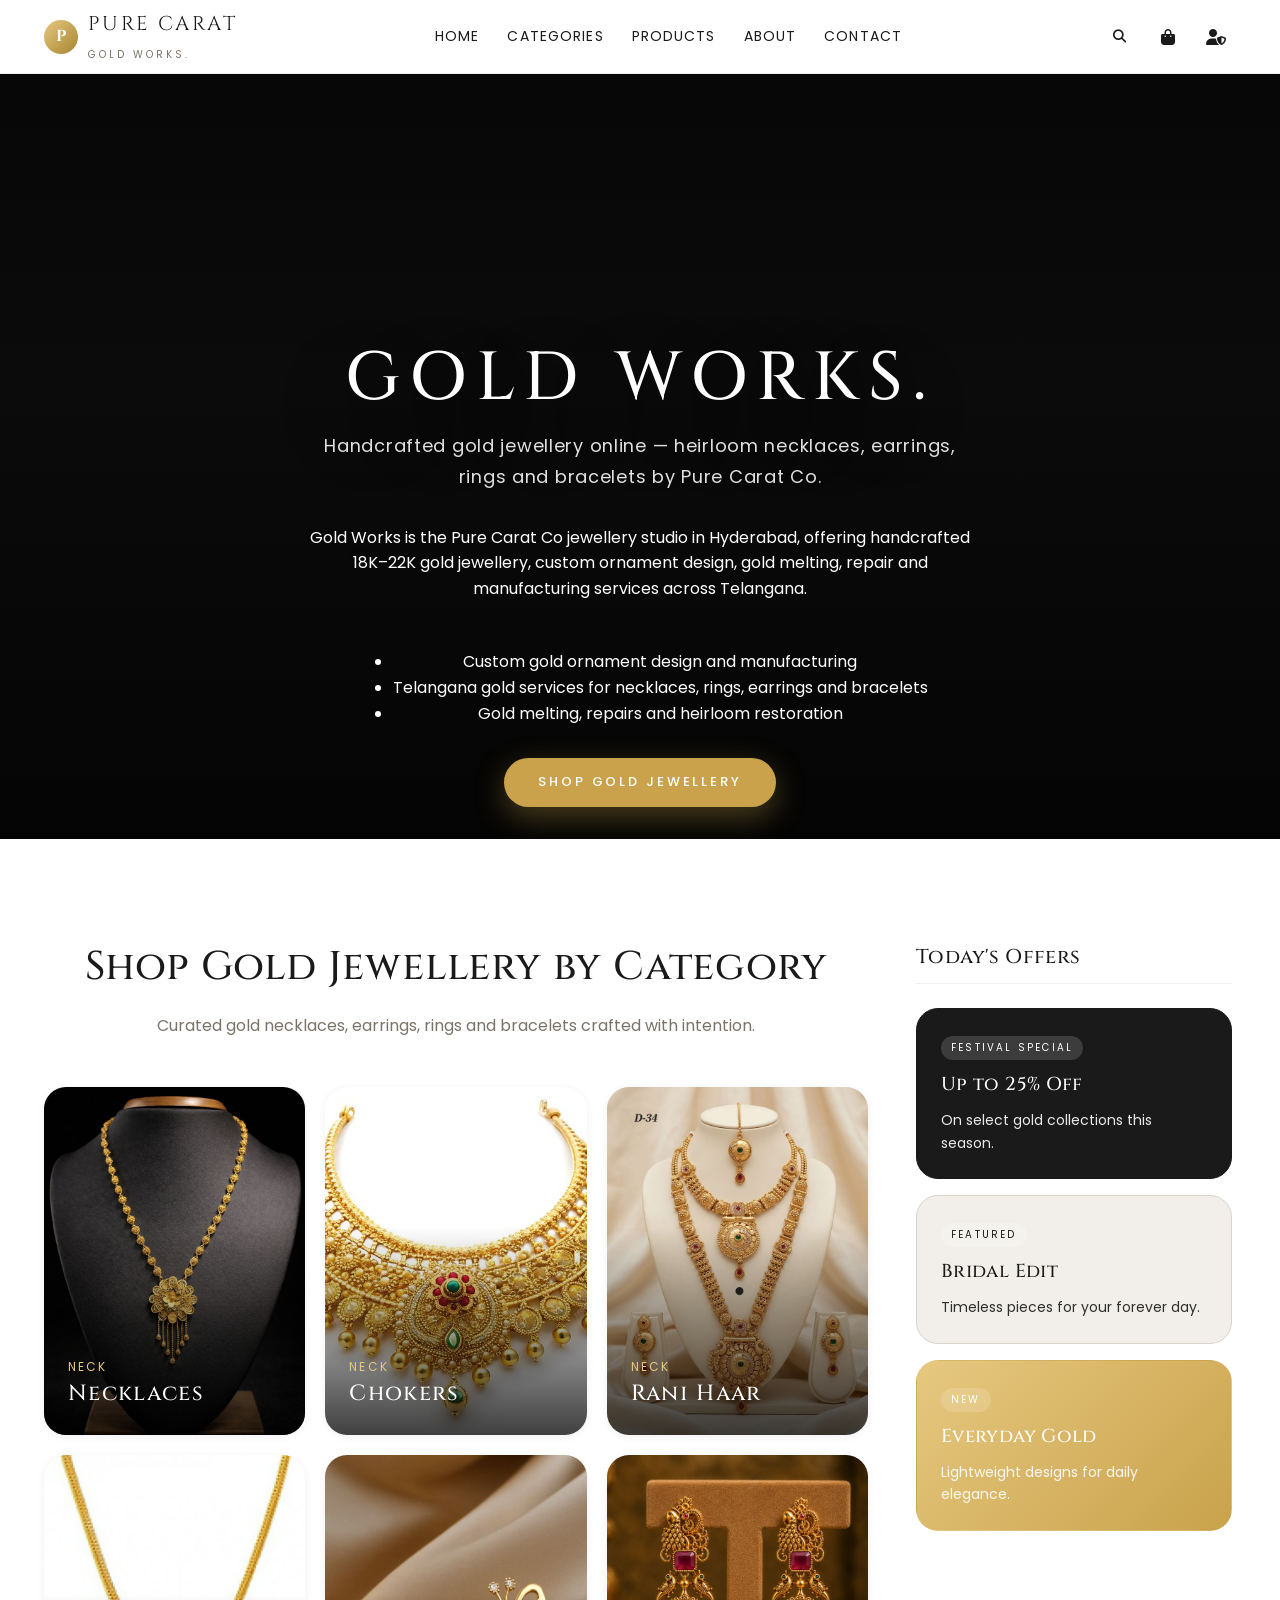
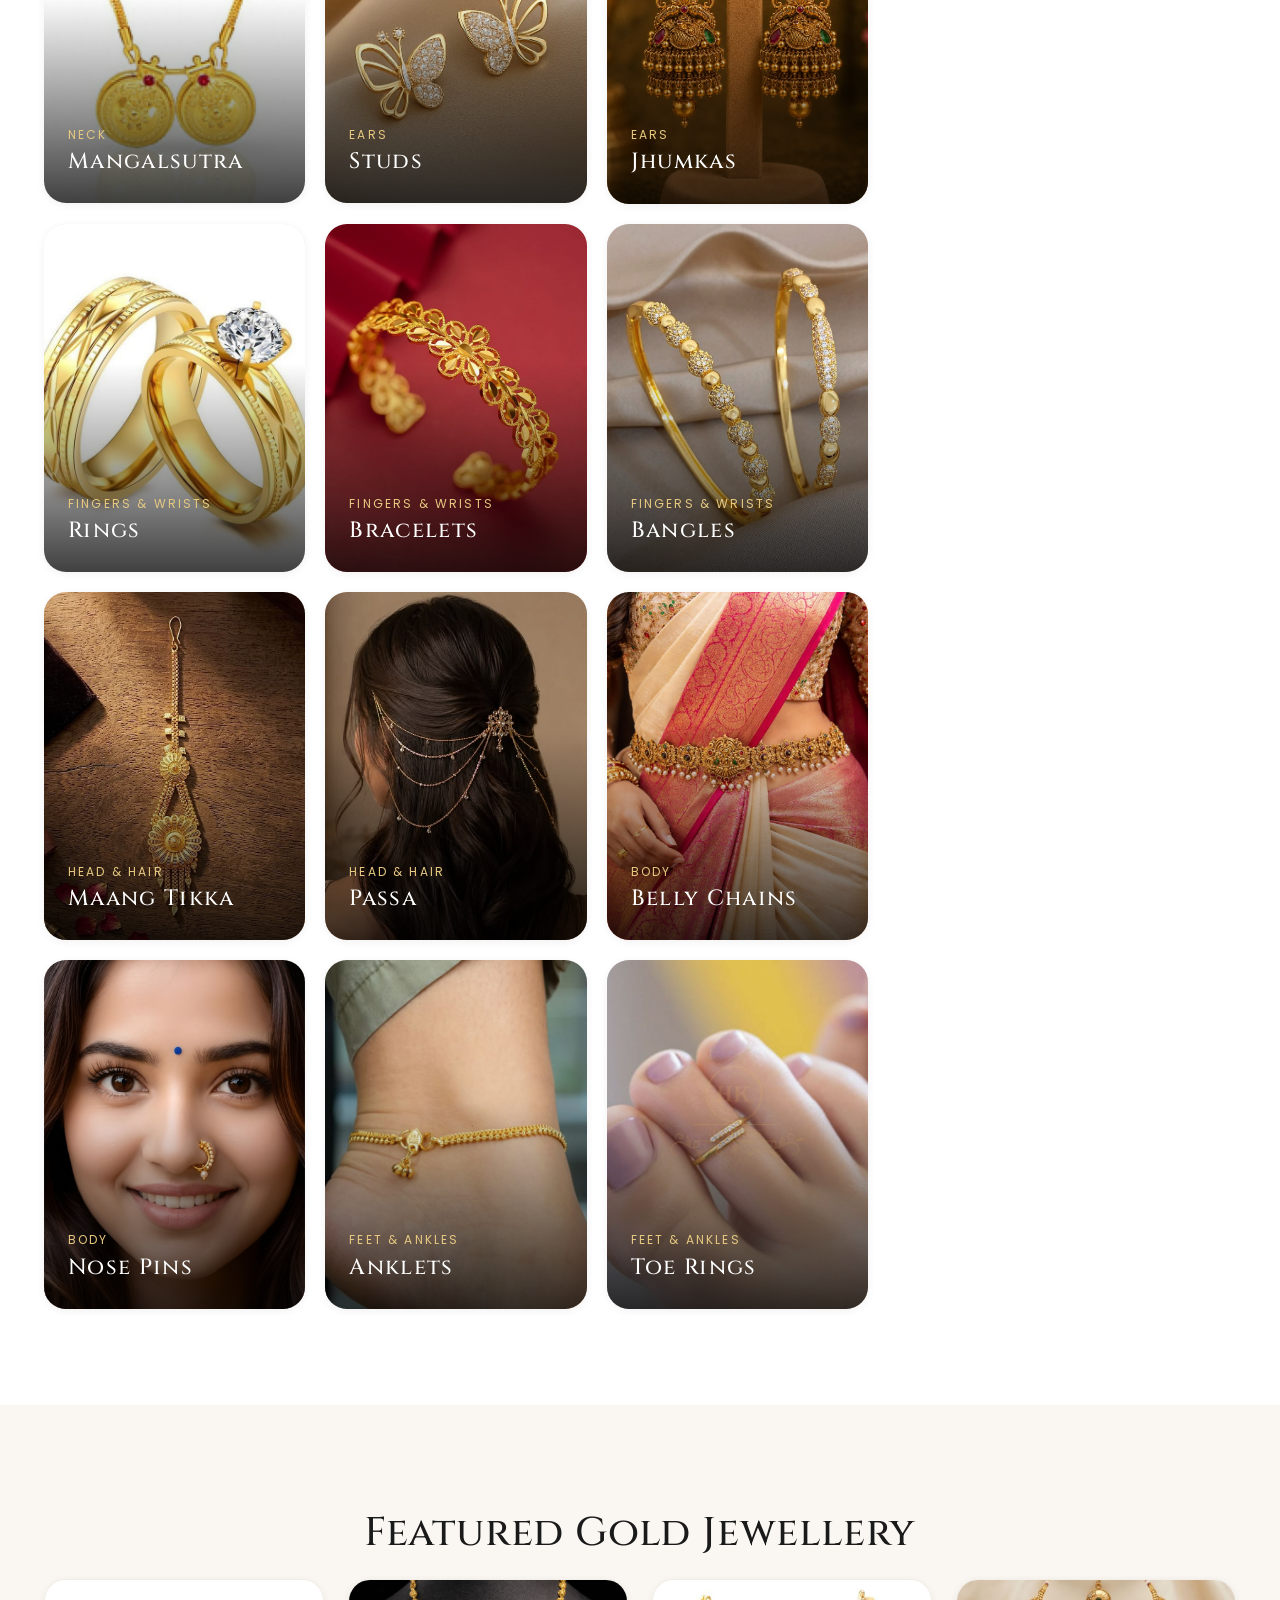
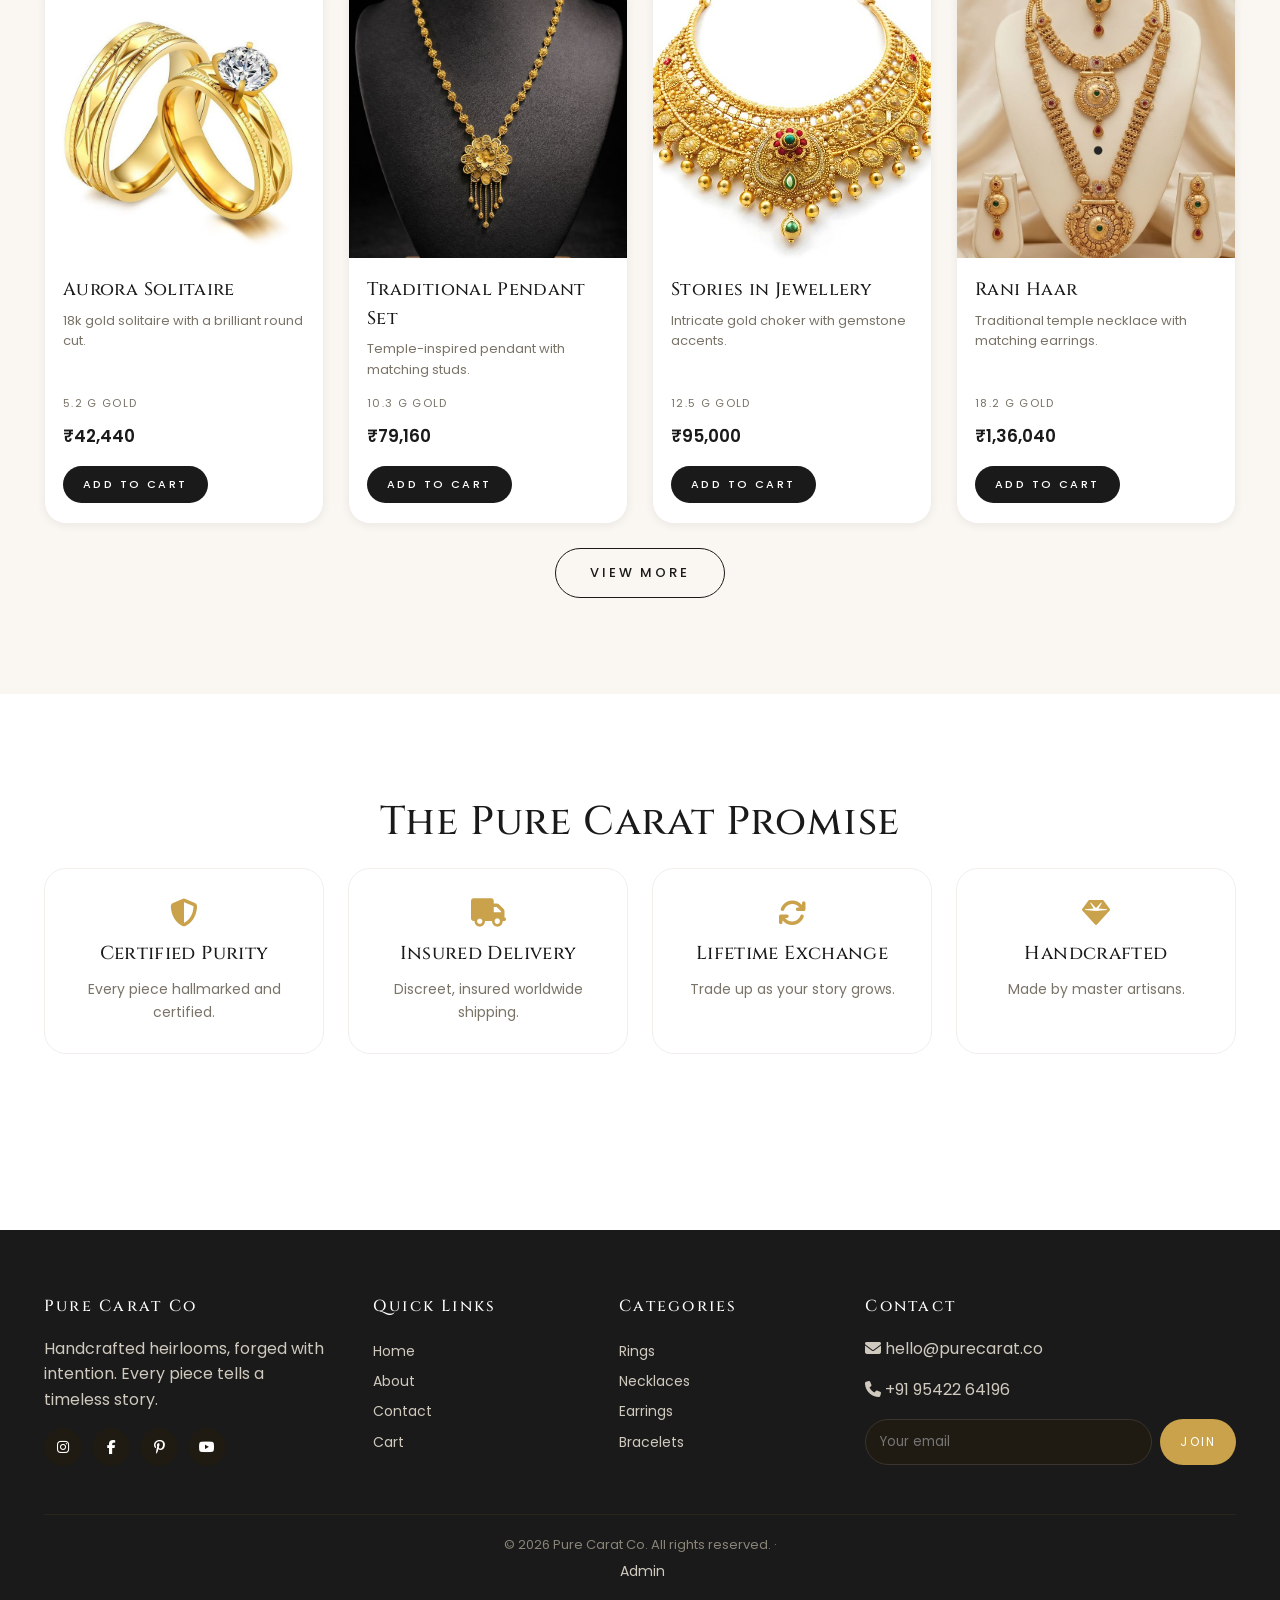
==== public/index.html @ a5fe57fc "Revert "SEO fix 5"" ====
<!DOCTYPE html>
<html lang="en">
<head>
  <meta charset="UTF-8" />
  <meta name="viewport" content="width=device-width, initial-scale=1.0" />
  <title>Gold Works — Pure Carat Co | Hyderabad Gold Jewellery & Custom Ornament Design</title>
  <meta name="description" content="Gold Works by Pure Carat Co is a Hyderabad jewellery studio offering handcrafted 18K–22K gold jewellery, custom ornament design, melting, repairs and manufacturing services across Telangana." />
  <meta name="robots" content="index, follow" />
  <link rel="canonical" href="https://goldworks.shop/" />
  <!-- Google site verification: replace the content value with the token from Google Search Console -->
  <meta name="google-site-verification" content="REPLACE_WITH_GOOGLE_TOKEN" />

  <!-- Open Graph -->
  <meta property="og:type" content="website" />
  <meta property="og:url" content="https://goldworks.shop/" />
  <meta property="og:title" content="Gold Works — Pure Carat Co | Hyderabad Gold Jewellery & Custom Ornament Design" />
  <meta property="og:description" content="Gold Works by Pure Carat Co creates handcrafted 18K–22K gold jewellery, custom ornament design, melting, repairs and manufacturing services in Hyderabad and Telangana." />
  <meta property="og:image" content="https://goldworks.shop/assets/logo/gold-jewellery-goldworks.jpg" />
  <meta property="og:image:secure_url" content="https://goldworks.shop/assets/logo/gold-jewellery-goldworks.jpg" />
  <meta property="og:image:type" content="image/jpeg" />
  <meta property="og:image:width" content="1200" />
  <meta property="og:image:height" content="630" />
  <meta property="og:image:alt" content="Handcrafted gold jewellery by Gold Works, Pure Carat Co" />
  <meta property="og:site_name" content="Gold Works" />
  <meta property="og:locale" content="en_IN" />

  <meta name="twitter:card" content="summary_large_image" />
  <meta name="twitter:title" content="Gold Works — Pure Carat Co | Hyderabad Gold Jewellery & Custom Ornament Design" />
  <meta name="twitter:description" content="Gold Works by Pure Carat Co creates handcrafted 18K–22K gold jewellery, custom ornament design, melting, repairs and manufacturing services in Hyderabad and Telangana." />
  <meta name="twitter:image" content="https://goldworks.shop/assets/logo/gold-jewellery-goldworks.jpg" />

  <link rel="icon" href="../assets/logo/goldworks-favicon.ico" />
  <link rel="stylesheet" href="css/style.css" />
  <link rel="stylesheet" href="css/responsive.css" />
  <link rel="preconnect" href="https://fonts.googleapis.com" />
  <link rel="preconnect" href="https://fonts.gstatic.com" crossorigin />
  <link href="https://fonts.googleapis.com/css2?family=Cinzel:wght@400;500;600;700&family=Poppins:wght@300;400;500;600&display=swap" rel="stylesheet" />
  <link rel="stylesheet" href="https://cdnjs.cloudflare.com/ajax/libs/font-awesome/6.7.2/css/all.min.css" />

  <script type="application/ld+json">
  {
    "@context": "https://schema.org",
    "@type": "WebSite",
    "name": "Gold Works",
    "alternateName": "Pure Carat Co",
    "url": "https://goldworks.shop/",
    "potentialAction": {
      "@type": "SearchAction",
      "target": "https://goldworks.shop/?s={search_term_string}",
      "query-input": "required name=search_term_string"
    }
  }
  </script>
  <script type="application/ld+json">
  {
    "@context": "https://schema.org",
    "@type": "JewelryStore",
    "@id": "https://goldworks.shop/#organization",
    "name": "Gold Works",
    "url": "https://goldworks.shop/",
    "image": "https://goldworks.shop/assets/logo/gold-jewellery-goldworks.jpg",
    "email": "hello@purecarat.co",
    "telephone": "+91 9542264196",
    "address": {
      "@type": "PostalAddress",
      "streetAddress": "12 Karat Lane",
      "addressLocality": "Hyderabad",
      "postalCode": "500001",
      "addressCountry": "IN"
    },
    "openingHours": ["Mo-Sa 11:00-19:00"]
  }
  </script>
  <script type="application/ld+json">
  {
    "@context": "https://schema.org",
    "@type": "Organization",
    "@id": "https://goldworks.shop/#organization",
    "name": "Gold Works",
    "url": "https://goldworks.shop/",
    "logo": "https://goldworks.shop/assets/logo/gold-jewellery-goldworks.jpg",
    "email": "hello@purecarat.co",
    "telephone": "+91 9542264196",
    "address": {
      "@type": "PostalAddress",
      "streetAddress": "12 Karat Lane",
      "addressLocality": "Hyderabad",
      "postalCode": "500001",
      "addressCountry": "IN"
    }
  }
  </script>
</head>
<body>
  <header class="site-header" id="siteHeader"></header>

  <main>
    <section class="hero" aria-label="Hero">
      <video class="hero__video" autoplay loop muted playsinline>
        <source src="assets/video/ring-video-desktop.mp4" type="video/mp4" />
        <source src="assets/video/ring-video-mobile.mp4" media="(max-width: 768px)" type="video/mp4" />
      </video>
      <div class="hero__overlay"></div>
      <div class="hero__content">
        <h1 class="hero__title">Gold Works.</h1>
        <p class="hero__subtitle">Handcrafted gold jewellery online — heirloom necklaces, earrings, rings and bracelets by Pure Carat Co.</p>
        <p class="hero__intro">Gold Works is the Pure Carat Co jewellery studio in Hyderabad, offering handcrafted 18K–22K gold jewellery, custom ornament design, gold melting, repair and manufacturing services across Telangana.</p>
        <div class="hero__highlights">
          <ul>
            <li>Custom gold ornament design and manufacturing</li>
            <li>Telangana gold services for necklaces, rings, earrings and bracelets</li>
            <li>Gold melting, repairs and heirloom restoration</li>
          </ul>
        </div>
        <a class="btn btn--gold" href="#categories">Shop Gold Jewellery</a>
      </div>
    </section>

    <section class="section" id="categories" aria-labelledby="catTitle">
      <div class="container split">
        <div>
          <h2 id="catTitle" class="section__title">Shop Gold Jewellery by Category</h2>
          <p class="section__lede">Curated gold necklaces, earrings, rings and bracelets crafted with intention.</p>
          <div class="category-grid" id="categoryGrid"></div>
        </div>
        <aside class="offers" aria-label="Offers">
          <h2 class="offers__title">Today's Offers</h2>
          <div class="offer-card offer-card--dark">
            <span class="offer-card__tag">Festival Special</span>
            <h3>Up to 25% Off</h3>
            <p>On select gold collections this season.</p>
          </div>
          <div class="offer-card">
            <span class="offer-card__tag">Featured</span>
            <h3>Bridal Edit</h3>
            <p>Timeless pieces for your forever day.</p>
          </div>
          <div class="offer-card offer-card--gold">
            <span class="offer-card__tag">New</span>
            <h3>Everyday Gold</h3>
            <p>Lightweight designs for daily elegance.</p>
          </div>
        </aside>
      </div>
    </section>

    <section class="section section--muted" aria-labelledby="featTitle">
      <div class="container">
        <h2 id="featTitle" class="section__title">Featured Gold Jewellery</h2>
        <div class="product-grid" id="featuredGrid"></div>
      </div>
    </section>

    <section class="section" aria-labelledby="promiseTitle">
      <div class="container promise">
        <h2 id="promiseTitle" class="section__title">The Pure Carat Promise</h2>
        <div class="promise__grid">
          <div class="promise__item"><i class="fa-solid fa-shield-halved"></i><h3>Certified Purity</h3><p>Every piece hallmarked and certified.</p></div>
          <div class="promise__item"><i class="fa-solid fa-truck"></i><h3>Insured Delivery</h3><p>Discreet, insured worldwide shipping.</p></div>
          <div class="promise__item"><i class="fa-solid fa-arrows-rotate"></i><h3>Lifetime Exchange</h3><p>Trade up as your story grows.</p></div>
          <div class="promise__item"><i class="fa-solid fa-gem"></i><h3>Handcrafted</h3><p>Made by master artisans.</p></div>
        </div>
      </div>
    </section>
  </main>

  <footer class="site-footer" id="siteFooter"></footer>

  <div class="search-overlay" id="searchOverlay" aria-hidden="true">
    <div class="search-overlay__inner">
      <input type="search" id="searchInput" placeholder="Search rings, necklaces, earrings…" aria-label="Search products" />
      <button class="icon-btn" id="searchClose" aria-label="Close search"><i class="fa-solid fa-xmark"></i></button>
      <div class="search-results" id="searchResults"></div>
    </div>
  </div>

  <script src="data/products.js"></script>
  <script src="js/utils.js"></script>
  <script src="js/pricing.js"></script>
  <script src="js/storage.js"></script>
  <script src="js/cart.js"></script>
  <script src="js/products.js"></script>
  <script src="js/pagination.js"></script>
  <script src="js/gallery.js"></script>
  <script src="js/app.js"></script>
  <script>
    document.addEventListener('DOMContentLoaded', () => {
      PCC.renderCategoryGrid('categoryGrid');
      PCC.renderFeatured('featuredGrid', 4);
    });
  </script>
</body>
</html>
---- public/css/style.css ----
/* ==========================================================================
   Pure Carat Co — Core styles
   Palette: white / gold / black / soft grey
   ========================================================================== */

:root {
  --white: #ffffff;
  --ivory: #faf7f2;
  --soft-grey: #f2efea;
  --grey: #d9d3ca;
  --muted: #7a7368;
  --black: #0f0f0f;
  --ink: #1a1a1a;
  --gold: #c9a24b;
  --gold-dark: #a6842f;
  --gold-light: #e6c880;
  --shadow-sm: 0 2px 8px rgba(20, 15, 5, 0.06);
  --shadow-md: 0 10px 30px rgba(20, 15, 5, 0.08);
  --shadow-lg: 0 20px 50px rgba(20, 15, 5, 0.12);
  --radius-sm: 8px;
  --radius: 14px;
  --radius-lg: 22px;
  --font-display: 'Cinzel', serif;
  --font-body: 'Poppins', system-ui, -apple-system, sans-serif;
  --container: 1240px;
  --header-h: 74px;
  --ease: cubic-bezier(0.2, 0.7, 0.2, 1);
}

*, *::before, *::after { box-sizing: border-box; }

html { scroll-behavior: smooth; overflow-x: hidden; }
body { overflow-x: hidden; }

body {
  margin: 0;
  font-family: var(--font-body);
  color: var(--ink);
  background: var(--white);
  line-height: 1.6;
  -webkit-font-smoothing: antialiased;
}

img { max-width: 100%; display: block; }

a { color: inherit; text-decoration: none; }

button { font-family: inherit; cursor: pointer; border: 0; background: none; color: inherit; }

h1, h2, h3, h4 { font-family: var(--font-display); font-weight: 500; margin: 0 0 .5em; letter-spacing: .02em; }

.container { max-width: var(--container); margin: 0 auto; padding: 0 24px; }

/* -------------------- Header -------------------- */
.site-header {
  position: sticky; top: 0; z-index: 50;
  background: rgba(255,255,255,0.92);
  backdrop-filter: saturate(140%) blur(10px);
  border-bottom: 1px solid var(--soft-grey);
  height: var(--header-h);
  display: flex; align-items: center;
}
.header-inner {
  width: 100%; max-width: var(--container); margin: 0 auto;
  padding: 0 24px;
  display: flex; align-items: center; justify-content: space-between; gap: 24px;
}
.brand { display: flex; align-items: center; gap: 10px; }
.brand__mark {
  width: 34px; height: 34px; border-radius: 50%;
  background: linear-gradient(135deg, var(--gold-light), var(--gold-dark));
  display: grid; place-items: center; color: var(--white);
  font-family: var(--font-display); font-weight: 700;
}
.brand__name {
  font-family: var(--font-display); font-size: 20px; letter-spacing: .12em;
  color: var(--ink);
}
.brand__tag { font-size: 10px; letter-spacing: .3em; color: var(--muted); text-transform: uppercase; }

.nav { display: flex; align-items: center; gap: 28px; }
.nav a {
  font-size: 14px; letter-spacing: .08em; text-transform: uppercase; color: var(--ink);
  position: relative; padding: 6px 0;
}
.nav a::after {
  content: ''; position: absolute; left: 0; right: 0; bottom: 0;
  height: 1px; background: var(--gold); transform: scaleX(0);
  transform-origin: left; transition: transform .3s var(--ease);
}
.nav a:hover::after, .nav a.active::after { transform: scaleX(1); }

.header-actions { display: flex; align-items: center; gap: 8px; }
.icon-btn {
  width: 40px; height: 40px; border-radius: 50%;
  display: grid; place-items: center; color: var(--ink);
  transition: background .2s var(--ease), color .2s var(--ease);
  position: relative;
}
.icon-btn:hover { background: var(--soft-grey); color: var(--gold-dark); }
.cart-count {
  position: absolute; top: 4px; right: 4px; min-width: 18px; height: 18px;
  padding: 0 5px; border-radius: 9px; background: var(--gold);
  color: var(--white); font-size: 10px; font-weight: 600;
  display: grid; place-items: center;
}
.hamburger { display: none; }

/* Mobile nav — hidden by default; only enabled at mobile breakpoint */
.mobile-nav {
  display: none;
  flex-direction: column;
  position: fixed; inset: var(--header-h) 0 auto 0;
  background: var(--white); z-index: 40;
  transform: translateX(100%); transition: transform .35s var(--ease);
  padding: 12px; overflow-y: auto;
  box-shadow: 0 16px 30px rgba(0, 0, 0, .08);
}
.mobile-nav.open { transform: translateX(0); }
.mobile-nav a {
  display: block;
  padding: 8px 0;
  font-size: 16px;
  color: var(--ink);
  border-bottom: 1px solid var(--soft-grey);
  text-align: center;
}
.mobile-nav a:last-child { border-bottom: 0; }

/* -------------------- Hero -------------------- */
.hero {
  position: relative; min-height: 85vh;
  background: var(--black);
  color: var(--white);
  display: flex; align-items: end; justify-content: center;
  text-align: center;
  overflow: hidden;
}
.hero__video {
  position: absolute; inset: 0;
  width: 100%; height: 100%;
  object-fit: cover;
  opacity: 0.95;
}
.hero__overlay {
  position: absolute; inset: 0;
  background: linear-gradient(180deg, rgba(0,0,0,.55) 0%, rgba(0,0,0,.28) 40%, rgba(0,0,0,.72) 100%);
  z-index: 1;
}
.hero__content {
  position: relative; z-index: 2;
  width: min(100%, 720px);
  padding: 0 24px;
  display: flex;
  flex-direction: column;
  align-items: center;
  justify-content: center;
  gap: 1rem;
  text-shadow: 0 18px 60px rgba(0, 0, 0, .28);
  margin-bottom: 2rem;
}
.hero__title {
  font-size: clamp(38px, 7vw, 68px);
  letter-spacing: .14em;
  line-height: 1.05;
  margin: 0;
  color: var(--white);
  text-transform: uppercase;
  text-shadow: 0 30px 80px rgba(0,0,0,.35);
}
.hero__subtitle {
  font-size: clamp(16px, 1.4vw, 20px);
  opacity: .92;
  margin: 0;
  max-width: 680px;
  line-height: 1.75;
  letter-spacing: .04em;
  color: rgba(255,255,255,.95);
}
.btn--gold {
  padding: 16px 40px;
  font-size: 14px;
  letter-spacing: .22em;
}

.btn {
  display: inline-block; padding: 14px 34px; border-radius: 999px;
  font-size: 13px; letter-spacing: .22em; text-transform: uppercase; font-weight: 500;
  transition: transform .25s var(--ease), box-shadow .25s var(--ease), background .25s var(--ease);
}
.btn--gold {
  background: var(--gold); color: var(--white);
  box-shadow: 0 10px 30px rgba(201,162,75,.35);
}
.btn--gold:hover { background: var(--gold-dark); transform: translateY(-2px); box-shadow: 0 14px 40px rgba(201,162,75,.45); }
.btn--outline { border: 1px solid var(--ink); color: var(--ink); }
.btn--outline:hover { background: var(--ink); color: var(--white); }
.btn--dark { background: var(--ink); color: var(--white); }
.btn--dark:hover { background: var(--black); }

/* -------------------- Sections -------------------- */
.section { padding: 96px 0; }
.section--muted { background: var(--ivory); }
.section__title {
  font-size: clamp(28px, 3.4vw, 40px); text-align: center; margin: 0 0 .35em;
}
.section__lede { text-align: center; color: var(--muted); margin: 0 auto 48px; max-width: 620px; }

.split { display: grid; grid-template-columns: 1fr 320px; gap: 48px; align-items: start; }

/* Category grid */
.category-grid {
  display: grid; grid-template-columns: repeat(auto-fill, minmax(240px, 1fr)); gap: 20px;
}
.category-card {
  position: relative; display: block; overflow: hidden;
  border-radius: var(--radius-lg); background: var(--soft-grey);
  aspect-ratio: 3 / 4; box-shadow: var(--shadow-sm);
  transition: transform .4s var(--ease), box-shadow .4s var(--ease);
  transform-style: preserve-3d;
}
.category-card:hover { transform: translateY(-6px) translateZ(10px) rotateX(1deg); box-shadow: 0 24px 60px rgba(20, 15, 5, .16); }
.category-card__img {
  position: absolute; inset: 0; width: 100%; height: 100%; object-fit: cover;
  transition: transform .8s var(--ease);
}
.category-card:hover .category-card__img { transform: scale(1.08); }
.category-card__overlay {
  position: absolute; inset: 0;
  background: linear-gradient(180deg, transparent 40%, rgba(0,0,0,.75));
  display: flex; flex-direction: column; justify-content: flex-end;
  padding: 24px; color: var(--white);
}
.category-card__title { font-family: var(--font-display); font-size: 22px; margin: 0; letter-spacing: .06em; }
.category-card__meta { font-size: 12px; letter-spacing: .18em; text-transform: uppercase; color: var(--gold-light); }

/* Offers aside */
.offers { display: flex; flex-direction: column; gap: 16px; position: sticky; top: calc(var(--header-h) + 20px); }
.offers__title { font-family: var(--font-display); font-size: 20px; margin: 0 0 4px; }
.offer-card {
  border-radius: var(--radius-lg); padding: 24px; background: var(--soft-grey);
  border: 1px solid var(--grey);
}
.offer-card--dark { background: var(--ink); color: var(--white); border-color: var(--ink); }
.offer-card--gold {
  background: linear-gradient(135deg, var(--gold-light), var(--gold));
  color: var(--white); border-color: transparent;
}
.offer-card__tag {
  display: inline-block; font-size: 10px; letter-spacing: .22em;
  text-transform: uppercase; padding: 4px 10px; border-radius: 999px;
  background: rgba(255,255,255,.15); margin-bottom: 10px;
}
.offer-card h4 { font-family: var(--font-display); font-size: 22px; margin: 0 0 6px; }
.offer-card p { margin: 0; font-size: 14px; opacity: .9; }

/* Product grid */
.product-grid {
  display: grid; grid-template-columns: repeat(auto-fill, minmax(240px, 1fr)); gap: 24px;
}
.featured-toggle {
  display: flex; justify-content: center; margin-top: 24px;
}
.featured-toggle__btn {
  min-width: 140px;
}
.product-card {
  background: var(--white); border-radius: var(--radius-lg);
  overflow: hidden; box-shadow: var(--shadow-sm); border: 1px solid var(--soft-grey);
  display: flex; flex-direction: column;
  transition: transform .3s var(--ease), box-shadow .3s var(--ease);
}
.product-card:hover { transform: translateY(-4px); box-shadow: var(--shadow-md); }
.product-card__media {
  aspect-ratio: 1 / 1; background: var(--soft-grey); overflow: hidden;
}
.product-card__media img { width: 100%; height: 100%; object-fit: cover; transition: transform .6s var(--ease); }
.product-card:hover .product-card__media img { transform: scale(1.06); }
.product-card__body { padding: 18px 18px 20px; display: flex; flex-direction: column; gap: 6px; flex: 1; }
.product-card__name { font-family: var(--font-display); font-size: 18px; margin: 0; }
.product-card__desc { color: var(--muted); font-size: 13px; margin: 0 0 8px; flex: 1; }
.product-card__price { font-weight: 600; color: var(--ink); font-size: 17px; }
.product-card__actions { display: flex; gap: 10px; align-items: center; margin-top: 10px; }
.btn--sm { padding: 10px 20px; font-size: 11px; }

/* Promise */
.promise__grid { display: grid; grid-template-columns: repeat(auto-fit, minmax(200px, 1fr)); gap: 24px; }
.promise__item {
  text-align: center; padding: 30px 20px; border-radius: var(--radius-lg);
  background: var(--white); border: 1px solid var(--soft-grey);
}
.promise__item i { color: var(--gold); font-size: 28px; margin-bottom: 12px; }
.promise__item h4 { font-size: 17px; margin: 0 0 6px; }
.promise__item p { margin: 0; color: var(--muted); font-size: 14px; }

/* -------------------- Search overlay -------------------- */
.search-overlay {
  position: fixed; inset: 0; background: rgba(0,0,0,.5);
  z-index: 60; opacity: 0; pointer-events: none; transition: opacity .25s var(--ease);
  display: grid; place-items: start center; padding-top: 15vh;
}
.search-overlay.open { opacity: 1; pointer-events: auto; }
.search-overlay__inner {
  width: min(720px, 92%); background: var(--white); border-radius: var(--radius-lg);
  padding: 20px; box-shadow: var(--shadow-lg); position: relative;
}
.search-overlay__inner input {
  width: 100%; padding: 16px 48px 16px 20px; font-size: 16px;
  border: 1px solid var(--grey); border-radius: 999px; outline: none; font-family: inherit;
}
.search-overlay__inner input:focus { border-color: var(--gold); }
.search-overlay__inner .icon-btn { position: absolute; right: 26px; top: 26px; }
.search-results { max-height: 50vh; overflow-y: auto; margin-top: 16px; }
.search-result {
  display: flex; align-items: center; gap: 12px; padding: 10px; border-radius: var(--radius);
  cursor: pointer;
}
.search-result:hover { background: var(--soft-grey); }
.search-result img { width: 48px; height: 48px; object-fit: cover; border-radius: var(--radius-sm); }
.search-result__name { font-family: var(--font-display); font-size: 15px; margin: 0; }
.search-result__price { font-size: 13px; color: var(--muted); }

/* -------------------- Category / Listing page -------------------- */
.page-hero {
  background: var(--ivory); padding: 60px 0 40px; text-align: center;
  border-bottom: 1px solid var(--soft-grey);
}
.page-hero h1 { font-size: clamp(32px, 4vw, 52px); margin: 0 0 8px; }
.page-hero p { color: var(--muted); margin: 0; }
.breadcrumb { font-size: 12px; letter-spacing: .18em; text-transform: uppercase; color: var(--muted); margin-bottom: 12px; }

/* Pagination */
.pagination { display: flex; justify-content: center; gap: 8px; margin: 48px 0 0; }
.pagination button {
  min-width: 40px; height: 40px; padding: 0 14px; border-radius: 999px;
  background: var(--white); border: 1px solid var(--grey); color: var(--ink);
  font-family: inherit; font-size: 14px; transition: all .2s var(--ease);
}
.pagination button:hover:not(:disabled) { border-color: var(--gold); color: var(--gold-dark); }
.pagination button.active { background: var(--ink); color: var(--white); border-color: var(--ink); }
.pagination button:disabled { opacity: .4; cursor: not-allowed; }

/* -------------------- Cart page -------------------- */
.cart-layout { display: grid; grid-template-columns: 1fr 360px; gap: 40px; align-items: start; }
.cart-list { display: flex; flex-direction: column; gap: 16px; }
.cart-item {
  display: grid; grid-template-columns: 100px 1fr auto; gap: 16px; align-items: center;
  background: var(--white); border: 1px solid var(--soft-grey);
  border-radius: var(--radius-lg); padding: 16px;
}
.cart-item img { width: 100px; height: 100px; object-fit: cover; border-radius: var(--radius); background: var(--soft-grey); }
.cart-item__name { font-family: var(--font-display); font-size: 17px; margin: 0 0 4px; }
.cart-item__price { color: var(--muted); font-size: 14px; margin: 0 0 8px; }
.qty { display: inline-flex; align-items: center; border: 1px solid var(--grey); border-radius: 999px; overflow: hidden; }
.qty button { width: 32px; height: 32px; }
.qty span { min-width: 32px; text-align: center; font-weight: 500; }
.cart-item__remove { color: var(--muted); font-size: 14px; padding: 8px; }
.cart-item__remove:hover { color: #b23; }

.cart-summary {
  background: var(--ivory); padding: 28px; border-radius: var(--radius-lg);
  position: sticky; top: calc(var(--header-h) + 20px);
}
.cart-summary h3 { font-size: 20px; margin: 0 0 16px; }
.cart-summary__row { display: flex; justify-content: space-between; padding: 8px 0; font-size: 14px; color: var(--muted); }
.cart-summary__row--total { border-top: 1px solid var(--grey); margin-top: 12px; padding-top: 16px; font-size: 18px; color: var(--ink); font-weight: 600; }
.cart-summary .btn { width: 100%; margin-top: 16px; text-align: center; }

.empty-state { text-align: center; padding: 80px 20px; color: var(--muted); }
.empty-state i { font-size: 56px; color: var(--gold); margin-bottom: 16px; }
.empty-state h2 { font-size: 24px; margin: 0 0 8px; color: var(--ink); }

/* -------------------- Checkout page -------------------- */
.checkout-layout { display: grid; grid-template-columns: 1.4fr 1fr; gap: 40px; align-items: start; }
.form-grid { display: grid; grid-template-columns: 1fr 1fr; gap: 16px; }
.field { display: flex; flex-direction: column; gap: 6px; }
.field--full { grid-column: 1 / -1; }
.field label { font-size: 12px; letter-spacing: .12em; text-transform: uppercase; color: var(--muted); }
.field input, .field textarea, .field select {
  padding: 12px 14px; border: 1px solid var(--grey); border-radius: var(--radius);
  font-family: inherit; font-size: 15px; background: var(--white); outline: none;
  transition: border-color .2s var(--ease);
}
.field input:focus, .field textarea:focus { border-color: var(--gold); }
.field textarea { min-height: 100px; resize: vertical; }

.order-summary { background: var(--ivory); padding: 28px; border-radius: var(--radius-lg); }
.order-summary h3 { margin: 0 0 16px; font-size: 20px; }
.order-summary__item { display: flex; justify-content: space-between; padding: 8px 0; font-size: 14px; border-bottom: 1px dashed var(--grey); }
.order-summary__item:last-of-type { border-bottom: none; }

/* -------------------- About / Contact -------------------- */
.prose { max-width: 780px; margin: 0 auto; }
.prose p { color: #3a352d; }
.contact-grid { display: grid; grid-template-columns: 1fr 1fr; gap: 40px; }
.contact-info { display: flex; flex-direction: column; gap: 20px; }
.contact-info__item { display: flex; gap: 14px; align-items: flex-start; }
.contact-info__item i { color: var(--gold); font-size: 20px; padding-top: 3px; }

/* -------------------- Footer -------------------- */
.site-footer { background: var(--ink); color: #cfc9be; padding: 64px 0 20px; margin-top: 80px; }
.footer-grid { display: grid; grid-template-columns: 1.4fr 1fr 1fr 1.4fr; gap: 40px; }
.site-footer h4 { color: var(--white); font-family: var(--font-display); font-size: 16px; letter-spacing: .14em; margin-bottom: 16px; }
.site-footer a { color: #cfc9be; display: block; padding: 4px 0; font-size: 14px; }
.site-footer a:hover { color: var(--gold-light); }
.newsletter { display: flex; gap: 8px; margin-top: 8px; }
.newsletter input { flex: 1; padding: 12px 14px; border-radius: 999px; border: 1px solid #3a352d; background: #1f1a12; color: var(--white); outline: none; font-family: inherit; }
.newsletter button { padding: 0 20px; border-radius: 999px; background: var(--gold); color: var(--white); font-size: 12px; letter-spacing: .18em; text-transform: uppercase; }
.socials { display: flex; gap: 10px; margin-top: 16px; }
.socials a { width: 38px; height: 38px; border-radius: 50%; display: grid; place-items: center; background: #1f1a12; color: var(--white); }
.socials a:hover { background: var(--gold); }
.footer-bottom { border-top: 1px solid #2a241a; margin-top: 48px; padding-top: 20px; text-align: center; font-size: 13px; color: #8a8478; }

/* Toast */
.toast {
  position: fixed; bottom: 24px; left: 50%; transform: translateX(-50%) translateY(120%);
  background: var(--ink); color: var(--white); padding: 12px 22px; border-radius: 999px;
  font-size: 14px; box-shadow: var(--shadow-lg); z-index: 100;
  transition: transform .35s var(--ease);
}
.toast.show { transform: translateX(-50%) translateY(0); }
.toast--gold { background: var(--gold); }

/* Animations */
@keyframes fadeUp { from { opacity: 0; transform: translateY(20px); } to { opacity: 1; transform: translateY(0); } }
.fade-in { animation: fadeUp .6s var(--ease) both; }

/* ==================================================================
   Product weight hint + Admin
   ================================================================== */
.product-card__weight {
  font-size: 11px; letter-spacing: .12em; text-transform: uppercase;
  color: var(--muted); margin: 0 0 4px;
}
.footer-admin-link { color: #8a8478; margin-left: 4px; display: inline; padding: 0; }
.footer-admin-link:hover { color: var(--gold-light); }

/* ---- Admin shell ---- */
.admin-body { background: var(--ivory); min-height: 100vh; }
.admin-header {
  background: var(--white); border-bottom: 1px solid var(--soft-grey);
  padding: 14px 28px; display: flex; justify-content: space-between; align-items: center;
  position: sticky; top: 0; z-index: 30;
}
.admin-header__brand { display: flex; align-items: center; gap: 10px; }
.admin-header__brand .brand__tag { display: block; }
.admin-header__actions { display: flex; align-items: center; gap: 10px; }
.admin-header__user {
  color: var(--muted); font-size: 13px; margin-right: 8px;
  letter-spacing: .08em; text-transform: uppercase;
}
.admin-tabs {
  display: flex; gap: 4px; padding: 0 28px; background: var(--white);
  border-bottom: 1px solid var(--soft-grey);
}
.admin-tabs button {
  padding: 16px 22px; font-size: 13px; letter-spacing: .12em; text-transform: uppercase;
  color: var(--muted); border-bottom: 2px solid transparent; transition: all .2s var(--ease);
  display: inline-flex; align-items: center; gap: 8px;
}
.admin-tabs button:hover { color: var(--ink); }
.admin-tabs button.active { color: var(--ink); border-bottom-color: var(--gold); }
.admin-main { padding: 32px 28px 80px; max-width: 1400px; margin: 0 auto; }
.admin-panel { display: none; animation: fadeUp .3s var(--ease) both; }
.admin-panel.active { display: block; }
.admin-panel__head {
  display: flex; justify-content: space-between; align-items: flex-end;
  gap: 20px; flex-wrap: wrap; margin-bottom: 24px;
}
.admin-panel__head h1 { font-size: 28px; margin: 0 0 4px; }
.admin-panel__head p  { margin: 0; color: var(--muted); font-size: 14px; }
.admin-panel__toolbar { display: flex; gap: 10px; align-items: center; flex-wrap: wrap; }
.admin-panel__toolbar input[type=search] {
  padding: 10px 14px; border: 1px solid var(--grey); border-radius: 999px;
  background: var(--white); font-family: inherit; font-size: 14px;
  outline: none; min-width: 280px;
}
.admin-panel__toolbar input[type=search]:focus { border-color: var(--gold); }

/* ---- Rates panel ---- */
.rates-grid { display: grid; grid-template-columns: 1fr 1fr; gap: 24px; align-items: start; }
.rates-form, .rates-preview {
  background: var(--white); border: 1px solid var(--soft-grey);
  border-radius: var(--radius-lg); padding: 28px;
}
.rates-form { display: grid; grid-template-columns: 1fr 1fr; gap: 16px; }
.rates-form .field--full { grid-column: 1/-1; }
.rates-form .field--full .btn { min-width: 180px; }
.rates-meta { display: inline-block; margin-left: 14px; color: var(--muted); font-size: 13px; }
.rates-formula {
  background: var(--ivory); border-radius: var(--radius); padding: 12px 16px;
  color: var(--muted); font-size: 13px; display: flex; align-items: center; gap: 10px;
}
.rates-formula i { color: var(--gold); }
.rates-preview h3 { margin: 0 0 4px; font-size: 18px; }
.rates-preview__lede { margin: 0 0 16px; color: var(--muted); font-size: 13px; }
.rate-preview__row {
  display: grid; grid-template-columns: 50px 1fr auto; gap: 14px; align-items: center;
  padding: 12px 0; border-bottom: 1px dashed var(--soft-grey);
}
.rate-preview__row:last-child { border-bottom: 0; }
.rate-preview__row img { width: 50px; height: 50px; object-fit: cover; border-radius: 10px; }
.rate-preview__meta { display: flex; flex-direction: column; }
.rate-preview__meta small { color: var(--muted); font-size: 12px; }
.rate-preview__price { font-weight: 600; color: var(--ink); }

/* ---- Orders table ---- */
.orders-table-wrap {
  background: var(--white); border: 1px solid var(--soft-grey);
  border-radius: var(--radius-lg); overflow: hidden;
}
.orders-table { width: 100%; border-collapse: collapse; font-size: 14px; }
.orders-table thead {
  background: var(--ivory); text-align: left;
}
.orders-table th {
  padding: 14px 16px; font-family: var(--font-body); font-weight: 500;
  font-size: 11px; letter-spacing: .14em; text-transform: uppercase; color: var(--muted);
  border-bottom: 1px solid var(--soft-grey);
}
.orders-table td {
  padding: 14px 16px; border-bottom: 1px solid var(--soft-grey); vertical-align: middle;
}
.orders-table tbody tr:hover { background: var(--ivory); }
.orders-products {
  max-width: 260px; overflow: hidden; text-overflow: ellipsis;
  white-space: nowrap; color: var(--muted);
}
.orders-empty { text-align: center; padding: 40px !important; color: var(--muted); }
.badge {
  display: inline-block; padding: 4px 10px; border-radius: 999px;
  font-size: 11px; letter-spacing: .08em; text-transform: uppercase; font-weight: 500;
}
.badge--ok   { background: #e7f5ec; color: #237a3a; }
.badge--info { background: #eaf1fb; color: #2a5fb8; }
.badge--warn { background: #fdf3dd; color: #8a6a0d; }
.badge--err  { background: #fbe6e6; color: #a1291f; }

/* ---- Admin login ---- */
.admin-auth {
  min-height: 100vh; display: grid; place-items: center;
  padding: 40px 20px; background: var(--ivory);
}
.admin-auth__card {
  width: min(420px, 100%); background: var(--white);
  padding: 40px 32px; border-radius: var(--radius-lg);
  box-shadow: var(--shadow-md); border: 1px solid var(--soft-grey);
}
.admin-auth__brand {
  display: flex; align-items: center; gap: 10px; margin-bottom: 20px;
}
.admin-auth h1 { font-size: 26px; margin: 0 0 4px; }
.admin-auth__lede { margin: 0 0 20px; color: var(--muted); font-size: 14px; }
.admin-auth form { display: grid; gap: 14px; }
.admin-auth__error {
  color: #a1291f; font-size: 13px; min-height: 18px;
}
.admin-auth__hint {
  margin: 18px 0 0; color: var(--muted); font-size: 12px; text-align: center;
}
.admin-auth__hint code {
  background: var(--soft-grey); padding: 2px 6px; border-radius: 4px; font-size: 12px;
}

/* ---- Offers: sticky header + scrollable list on desktop ---- */
.offers { max-height: calc(100vh - var(--header-h) - 60px); overflow-y: auto; padding-right: 4px; }
.offers__title {
  position: sticky; top: 0; z-index: 2;
  background: var(--white); margin: 0 0 8px; padding: 6px 0 10px;
  border-bottom: 1px solid var(--soft-grey);
}

/* ---- Admin welcome screen ---- */
.admin-welcome { max-width: 900px; margin: 40px auto; text-align: center; padding: 0 8px; }
.admin-welcome__eyebrow {
  font-size: 12px; letter-spacing: .28em; text-transform: uppercase;
  color: var(--gold-dark); margin: 0 0 8px;
}
.admin-welcome h1 { font-size: clamp(28px, 4vw, 44px); margin: 0 0 8px; }
.admin-welcome__lede { color: var(--muted); margin: 0 0 32px; }
.admin-welcome__cards {
  display: grid; grid-template-columns: repeat(auto-fit, minmax(260px, 1fr));
  gap: 20px; text-align: left;
}
.admin-welcome__card {
  background: var(--white); border: 1px solid var(--soft-grey);
  border-radius: var(--radius-lg); padding: 28px; cursor: pointer;
  transition: transform .25s var(--ease), box-shadow .25s var(--ease), border-color .25s var(--ease);
  display: flex; flex-direction: column; gap: 10px;
}
.admin-welcome__card:hover {
  transform: translateY(-4px); border-color: var(--gold);
  box-shadow: var(--shadow-md);
}
.admin-welcome__icon {
  width: 52px; height: 52px; border-radius: 14px;
  background: linear-gradient(135deg, var(--gold-light), var(--gold));
  color: var(--white); display: grid; place-items: center; font-size: 22px;
}
.admin-welcome__card h3 { font-size: 20px; margin: 0; }
.admin-welcome__card p  { margin: 0; color: var(--muted); font-size: 14px; }
.admin-welcome__cta {
  margin-top: auto; color: var(--gold-dark); font-size: 12px;
  letter-spacing: .18em; text-transform: uppercase; font-weight: 500;
}

/* ---- Orders table: numeric alignment & scrollable wrapper ---- */
.orders-table-wrap { overflow-x: auto; -webkit-overflow-scrolling: touch; }
.orders-table { min-width: 900px; }
.orders-table th.num, .orders-table td.num { text-align: right; white-space: nowrap; }
.orders-table td.orders-mobile { white-space: nowrap; font-variant-numeric: tabular-nums; }
.orders-table td.orders-mobile a { color: var(--ink); }
.orders-table td.orders-mobile a:hover { color: var(--gold-dark); }

@media (max-width: 900px) {
  .rates-grid { grid-template-columns: 1fr; }
  .rates-form { grid-template-columns: 1fr; }
  .admin-header { padding: 12px 16px; flex-wrap: wrap; gap: 10px; }
  .admin-header__actions { flex-wrap: wrap; }
  .admin-tabs { padding: 0 16px; overflow-x: auto; white-space: nowrap; }
  .admin-tabs button { flex-shrink: 0; }
  .admin-main { padding: 20px 16px 60px; }
  .admin-panel__toolbar { width: 100%; }
  .admin-panel__toolbar input[type=search] { min-width: 0; flex: 1; }
  .orders-table th, .orders-table td { padding: 10px 12px; font-size: 13px; }
  .orders-products { max-width: 160px; }
}

/* ---- Orders: stacked card layout on phones ---- */
@media (max-width: 640px) {
  .orders-table-wrap { border: 0; background: transparent; overflow: visible; }
  .orders-table { min-width: 0; width: 100%; display: block; }
  .orders-table thead { display: none; }
  .orders-table tbody, .orders-table tr, .orders-table td { display: block; width: 100%; }
  .orders-table tr {
    background: var(--white); border: 1px solid var(--soft-grey);
    border-radius: var(--radius); padding: 12px 14px; margin-bottom: 12px;
  }
  .orders-table td {
    padding: 6px 0; border: 0; display: flex; justify-content: space-between;
    align-items: center; gap: 12px; font-size: 13px;
  }
  .orders-table td::before {
    content: attr(data-label);
    font-size: 11px; letter-spacing: .12em; text-transform: uppercase;
    color: var(--muted); font-weight: 500;
  }
  .orders-table td.orders-products {
    max-width: none; white-space: normal; text-align: right;
    color: var(--ink);
  }
  .orders-table td.num { justify-content: space-between; }
  .admin-welcome { margin: 24px auto; }
}
---- public/css/responsive.css ----
/* Responsive breakpoints */

@media (max-width: 1024px) {
  .split { grid-template-columns: 1fr; }
  .offers {
    position: static;
    flex-direction: row;
    overflow-x: auto;
    padding-bottom: 8px;
    max-height: none;
  }
  .offers .offer-card { min-width: 260px; flex-shrink: 0; }
  .offers__title { position: static; padding: 0 0 4px; background: transparent; }
  .cart-layout { grid-template-columns: 1fr; }
  .checkout-layout { grid-template-columns: 1fr; }
  .footer-grid { grid-template-columns: 1fr 1fr; gap: 32px; }
  .contact-grid { grid-template-columns: 1fr; }
}

@media (max-width: 768px) {
  .section { padding: 64px 0; }
  .nav { display: none; }
  .hamburger { display: grid; }
  .mobile-nav { display: flex; }
  .brand__tag { display: none; }
  .hero { min-height: 72vh; }
  .hero__title { font-size: clamp(34px, 10vw, 48px); letter-spacing: .12em; }
  .hero__subtitle { font-size: 15px; max-width: 90%; }
  .btn--gold { padding: 14px 32px; }
  .category-grid { grid-template-columns: repeat(2, 1fr); gap: 14px; }
  .product-grid { grid-template-columns: repeat(2, 1fr); gap: 16px; }
  .product-card__body { padding: 14px; }
  .product-card__name { font-size: 15px; }
  .form-grid { grid-template-columns: 1fr; }
  .cart-item { grid-template-columns: 80px 1fr; }
  .cart-item img { width: 80px; height: 80px; }
  .cart-item__remove { grid-column: 2; justify-self: start; padding: 0; }

  /* Footer: 2 columns on small tablets/phones */
  .footer-grid { grid-template-columns: 1fr 1fr; gap: 28px; }
}

@media (max-width: 560px) {
  .footer-grid { grid-template-columns: 1fr; gap: 28px; }
  .product-grid { grid-template-columns: 1fr; gap: 16px; }
}

@media (max-width: 480px) {
  .container { padding: 0 18px; }
  .hero__title { letter-spacing: .12em; }
  .category-card__title { font-size: 18px; }
  .btn { padding: 12px 24px; }
}
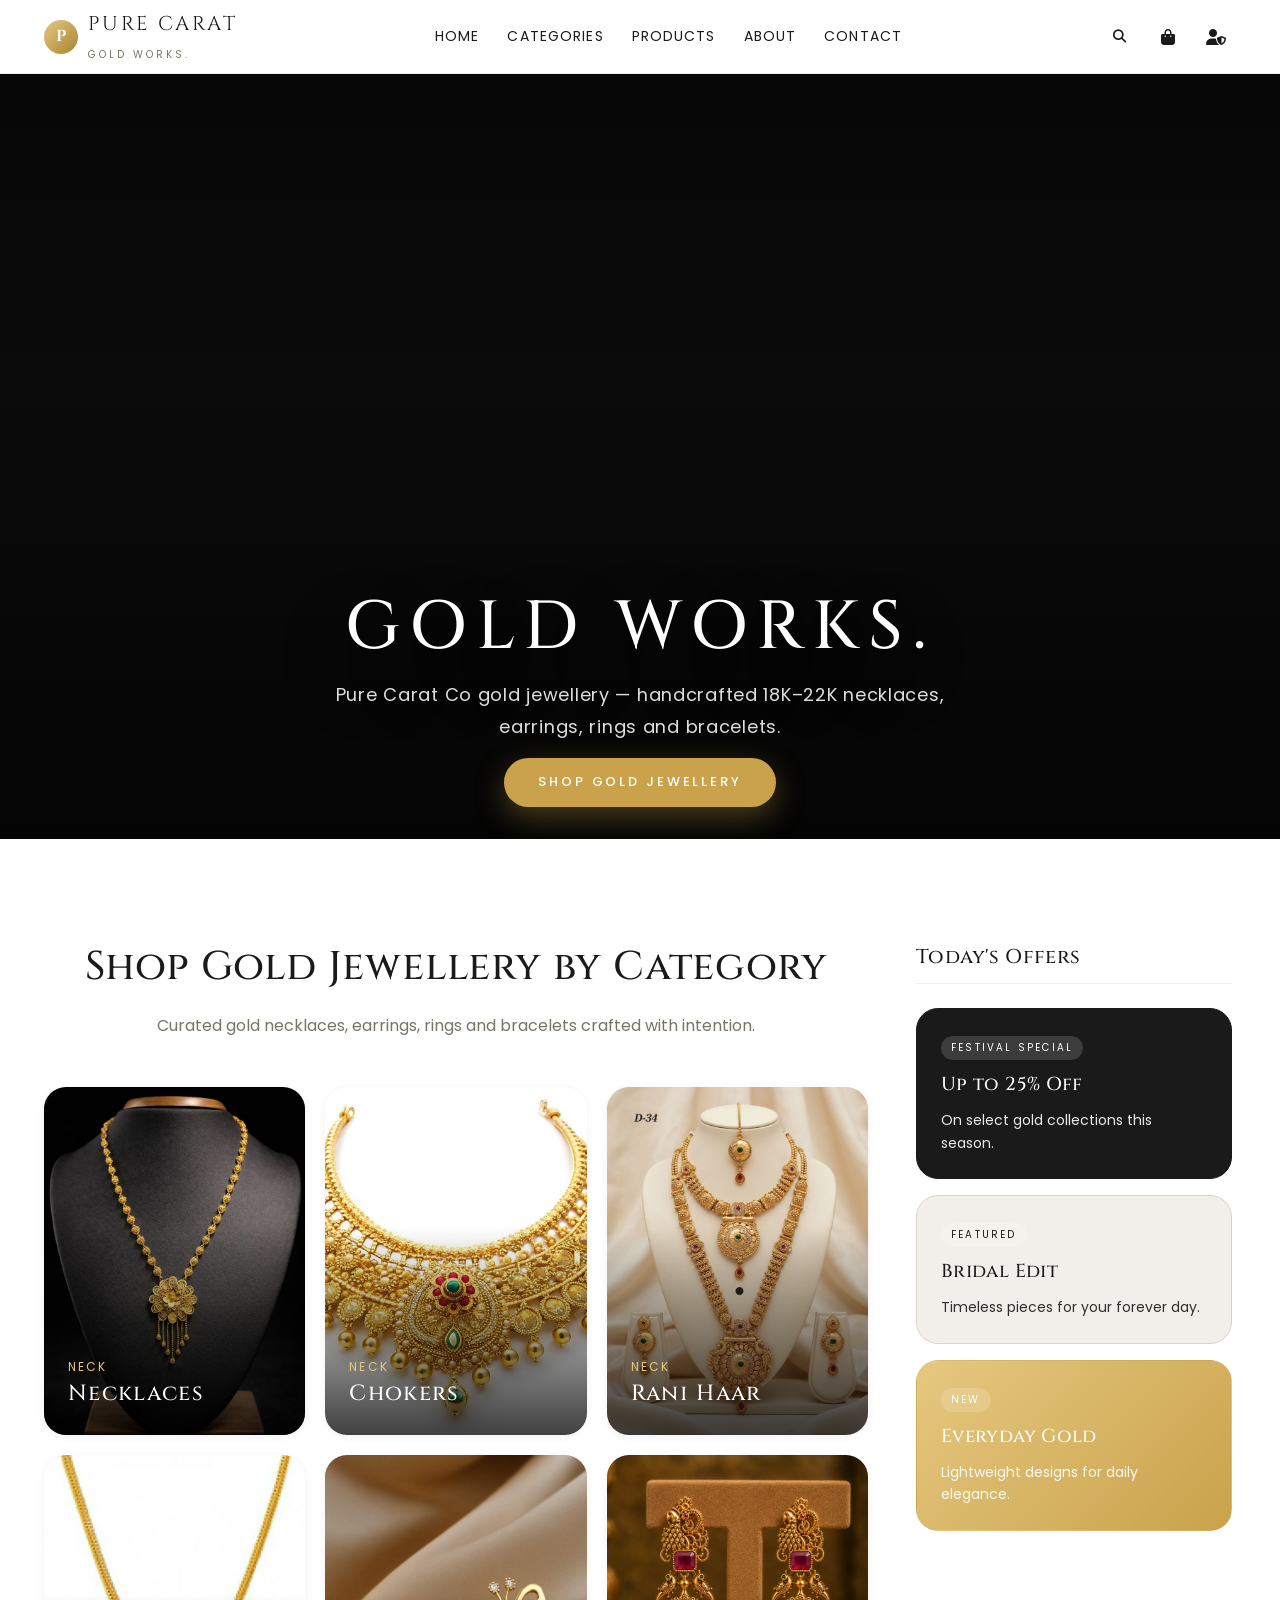
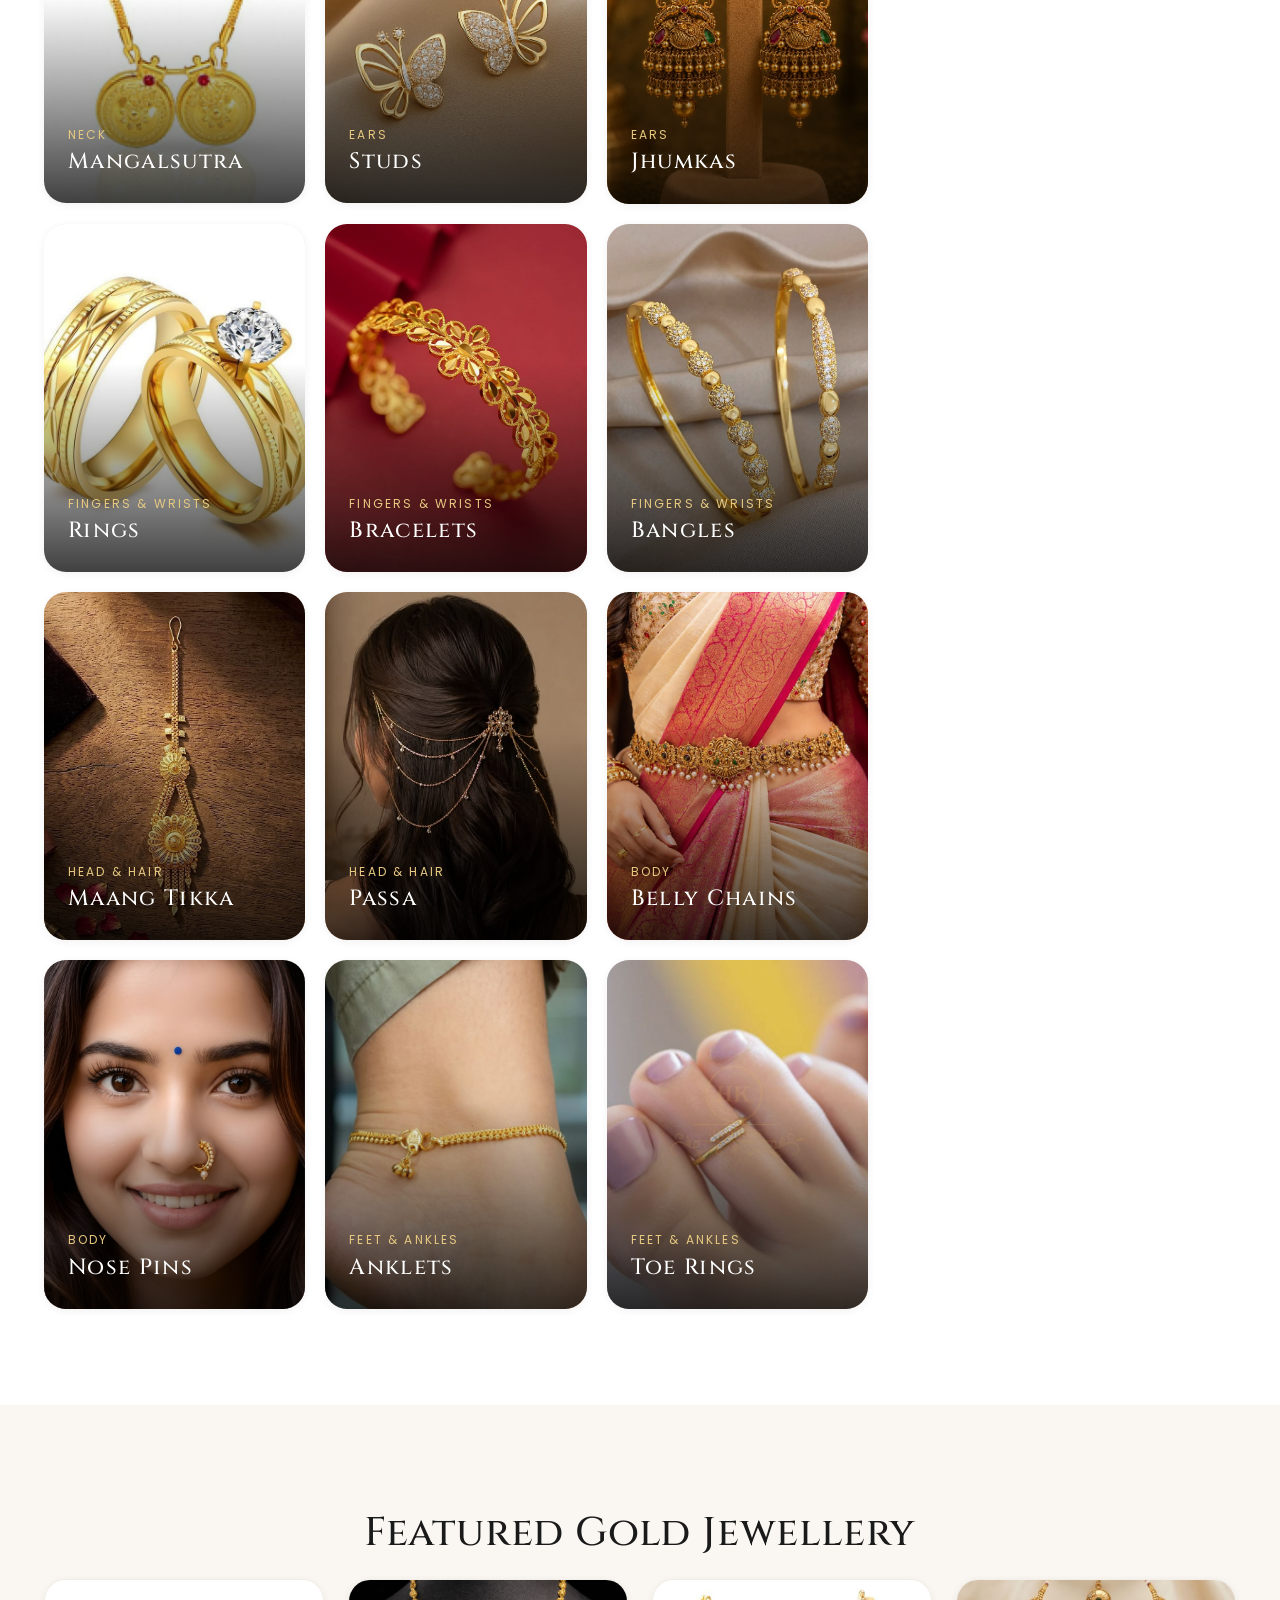
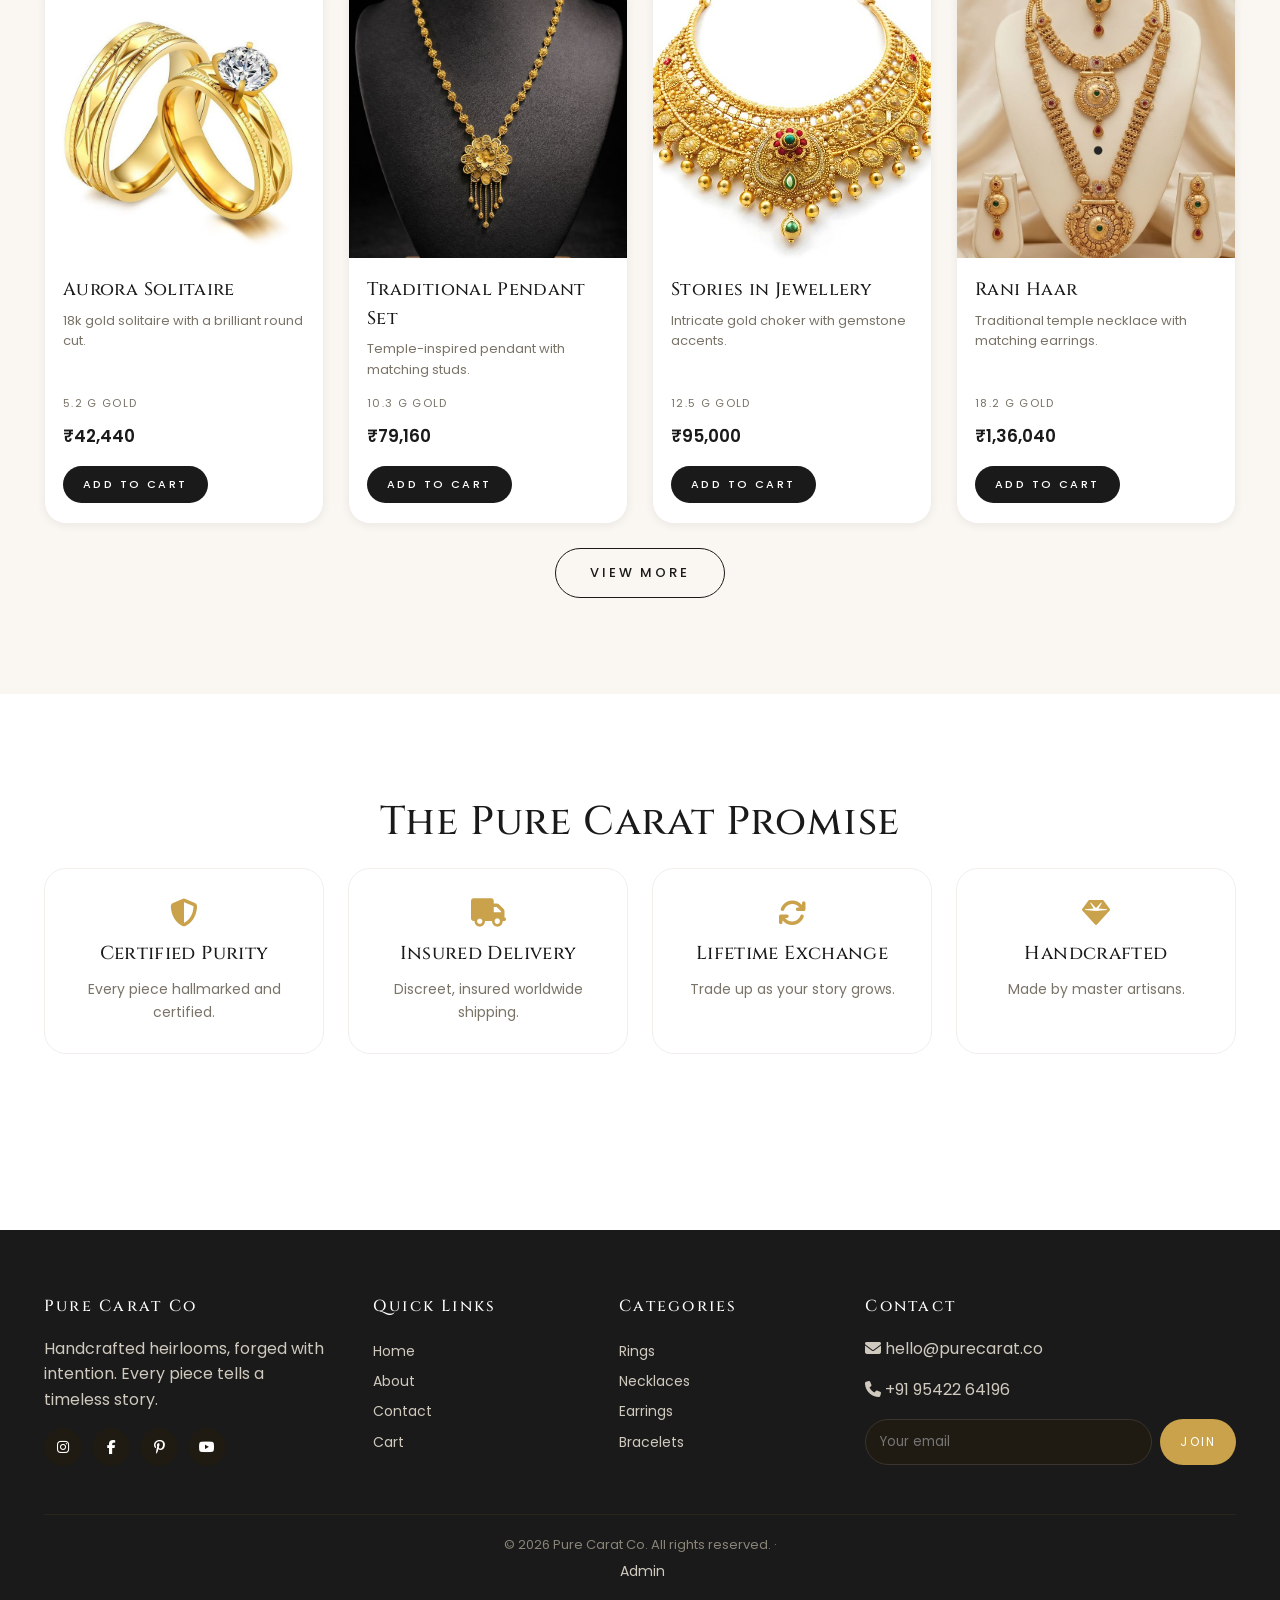
==== commit 79836aa8: "SEO fix 7" ====
--- a/public/index.html
+++ b/public/index.html
@@ -2,34 +2,31 @@
 <html lang="en">
 <head>
   <meta charset="UTF-8" />
-  <meta name="viewport" content="width=device-width, initial-scale=1.0" />
-  <title>Gold Works — Pure Carat Co | Hyderabad Gold Jewellery & Custom Ornament Design</title>
-  <meta name="description" content="Gold Works by Pure Carat Co is a Hyderabad jewellery studio offering handcrafted 18K–22K gold jewellery, custom ornament design, melting, repairs and manufacturing services across Telangana." />
-  <meta name="robots" content="index, follow" />
+  <title>Gold Works | Pure Carat Co</title>
+  <meta name="title" content="Gold Works | Pure Carat Co | gold | works | jewellery | handcrafted" />
+  <meta http-equiv="X-UA-Compatible" content="IE=edge"/>
+  <meta name="viewport" content="width=device-width, initial-scale=1.0"/>
+  <meta name="apple-mobile-web-app-capable" content="yes"/>
   <link rel="canonical" href="https://goldworks.shop/" />
-  <!-- Google site verification: replace the content value with the token from Google Search Console -->
-  <meta name="google-site-verification" content="REPLACE_WITH_GOOGLE_TOKEN" />
+  <link rel="icon" href="https://goldworks.shop/assets/logo/goldworks-favicon.ico"/>
+  <meta name="robots" content="index, follow, max-image-preview:large, max-snippet:-1" />
 
   <!-- Open Graph -->
+  <meta property="og:title" content="Business" />
+  <meta property="og:url" content="https://goldworks.shop/" />
+  <meta property="og:site_name" content="Gold Works" />
+  <meta property="og:image" content="https://goldworks.shop/assets/logo/gold-jewellery-goldworks.jpg" />
   <meta property="og:type" content="website" />
-  <meta property="og:url" content="https://goldworks.shop/" />
-  <meta property="og:title" content="Gold Works — Pure Carat Co | Hyderabad Gold Jewellery & Custom Ornament Design" />
-  <meta property="og:description" content="Gold Works by Pure Carat Co creates handcrafted 18K–22K gold jewellery, custom ornament design, melting, repairs and manufacturing services in Hyderabad and Telangana." />
-  <meta property="og:image" content="https://goldworks.shop/assets/logo/gold-jewellery-goldworks.jpg" />
-  <meta property="og:image:secure_url" content="https://goldworks.shop/assets/logo/gold-jewellery-goldworks.jpg" />
-  <meta property="og:image:type" content="image/jpeg" />
-  <meta property="og:image:width" content="1200" />
-  <meta property="og:image:height" content="630" />
-  <meta property="og:image:alt" content="Handcrafted gold jewellery by Gold Works, Pure Carat Co" />
-  <meta property="og:site_name" content="Gold Works" />
-  <meta property="og:locale" content="en_IN" />
+  <meta property="og:description" content="Handcrafted, Custom gold ornament design, melting, repairs and manufacturing in Hyderabad, Nizamabad, Armoor and Nirmal — plus handcrafted 18K–22K gold jewellery by Pure Carat Co." />
 
-  <meta name="twitter:card" content="summary_large_image" />
-  <meta name="twitter:title" content="Gold Works — Pure Carat Co | Hyderabad Gold Jewellery & Custom Ornament Design" />
-  <meta name="twitter:description" content="Gold Works by Pure Carat Co creates handcrafted 18K–22K gold jewellery, custom ornament design, melting, repairs and manufacturing services in Hyderabad and Telangana." />
-  <meta name="twitter:image" content="https://goldworks.shop/assets/logo/gold-jewellery-goldworks.jpg" />
+  <!-- Twitter / X -->
 
-  <link rel="icon" href="../assets/logo/goldworks-favicon.ico" />
+  <meta property="twitter:title" content="Business"/>
+  <meta property="twitter:description" content="Handcrafted, Custom gold ornament design, melting, repairs and manufacturing in Hyderabad, Nizamabad, Armoor and Nirmal — plus handcrafted 18K–22K gold jewellery by Pure Carat Co." />
+  <meta property="twitter:image" content="https://goldworks.shop/assets/logo/gold-jewellery-goldworks.jpg" />
+  <meta property="twitter:card" content="summary_large_image"/>
+
+  <link rel="icon" href="../public/assets/logo/goldworks-favicon.ico" />
   <link rel="stylesheet" href="css/style.css" />
   <link rel="stylesheet" href="css/responsive.css" />
   <link rel="preconnect" href="https://fonts.googleapis.com" />
@@ -42,52 +39,11 @@
     "@context": "https://schema.org",
     "@type": "WebSite",
     "name": "Gold Works",
-    "alternateName": "Pure Carat Co",
+    "alternateName": ["Pure Carat Co","gold works"," handcrafted", "Gold Works Pure Carat Co"],
     "url": "https://goldworks.shop/",
-    "potentialAction": {
-      "@type": "SearchAction",
-      "target": "https://goldworks.shop/?s={search_term_string}",
-      "query-input": "required name=search_term_string"
-    }
-  }
-  </script>
-  <script type="application/ld+json">
-  {
-    "@context": "https://schema.org",
-    "@type": "JewelryStore",
-    "@id": "https://goldworks.shop/#organization",
-    "name": "Gold Works",
-    "url": "https://goldworks.shop/",
-    "image": "https://goldworks.shop/assets/logo/gold-jewellery-goldworks.jpg",
-    "email": "hello@purecarat.co",
-    "telephone": "+91 9542264196",
-    "address": {
-      "@type": "PostalAddress",
-      "streetAddress": "12 Karat Lane",
-      "addressLocality": "Hyderabad",
-      "postalCode": "500001",
-      "addressCountry": "IN"
-    },
-    "openingHours": ["Mo-Sa 11:00-19:00"]
-  }
-  </script>
-  <script type="application/ld+json">
-  {
-    "@context": "https://schema.org",
-    "@type": "Organization",
-    "@id": "https://goldworks.shop/#organization",
-    "name": "Gold Works",
-    "url": "https://goldworks.shop/",
-    "logo": "https://goldworks.shop/assets/logo/gold-jewellery-goldworks.jpg",
-    "email": "hello@purecarat.co",
-    "telephone": "+91 9542264196",
-    "address": {
-      "@type": "PostalAddress",
-      "streetAddress": "12 Karat Lane",
-      "addressLocality": "Hyderabad",
-      "postalCode": "500001",
-      "addressCountry": "IN"
-    }
+    "publisher": { "@id": "https://goldworks.shop/#organization" }
+    "logo": "https://goldworks.shop/assets/logo/goldworks-favicon.ico",
+
   }
   </script>
 </head>
@@ -103,15 +59,7 @@
       <div class="hero__overlay"></div>
       <div class="hero__content">
         <h1 class="hero__title">Gold Works.</h1>
-        <p class="hero__subtitle">Handcrafted gold jewellery online — heirloom necklaces, earrings, rings and bracelets by Pure Carat Co.</p>
-        <p class="hero__intro">Gold Works is the Pure Carat Co jewellery studio in Hyderabad, offering handcrafted 18K–22K gold jewellery, custom ornament design, gold melting, repair and manufacturing services across Telangana.</p>
-        <div class="hero__highlights">
-          <ul>
-            <li>Custom gold ornament design and manufacturing</li>
-            <li>Telangana gold services for necklaces, rings, earrings and bracelets</li>
-            <li>Gold melting, repairs and heirloom restoration</li>
-          </ul>
-        </div>
+        <p class="hero__subtitle">Pure Carat Co gold jewellery — handcrafted 18K–22K necklaces, earrings, rings and bracelets.</p>
         <a class="btn btn--gold" href="#categories">Shop Gold Jewellery</a>
       </div>
     </section>
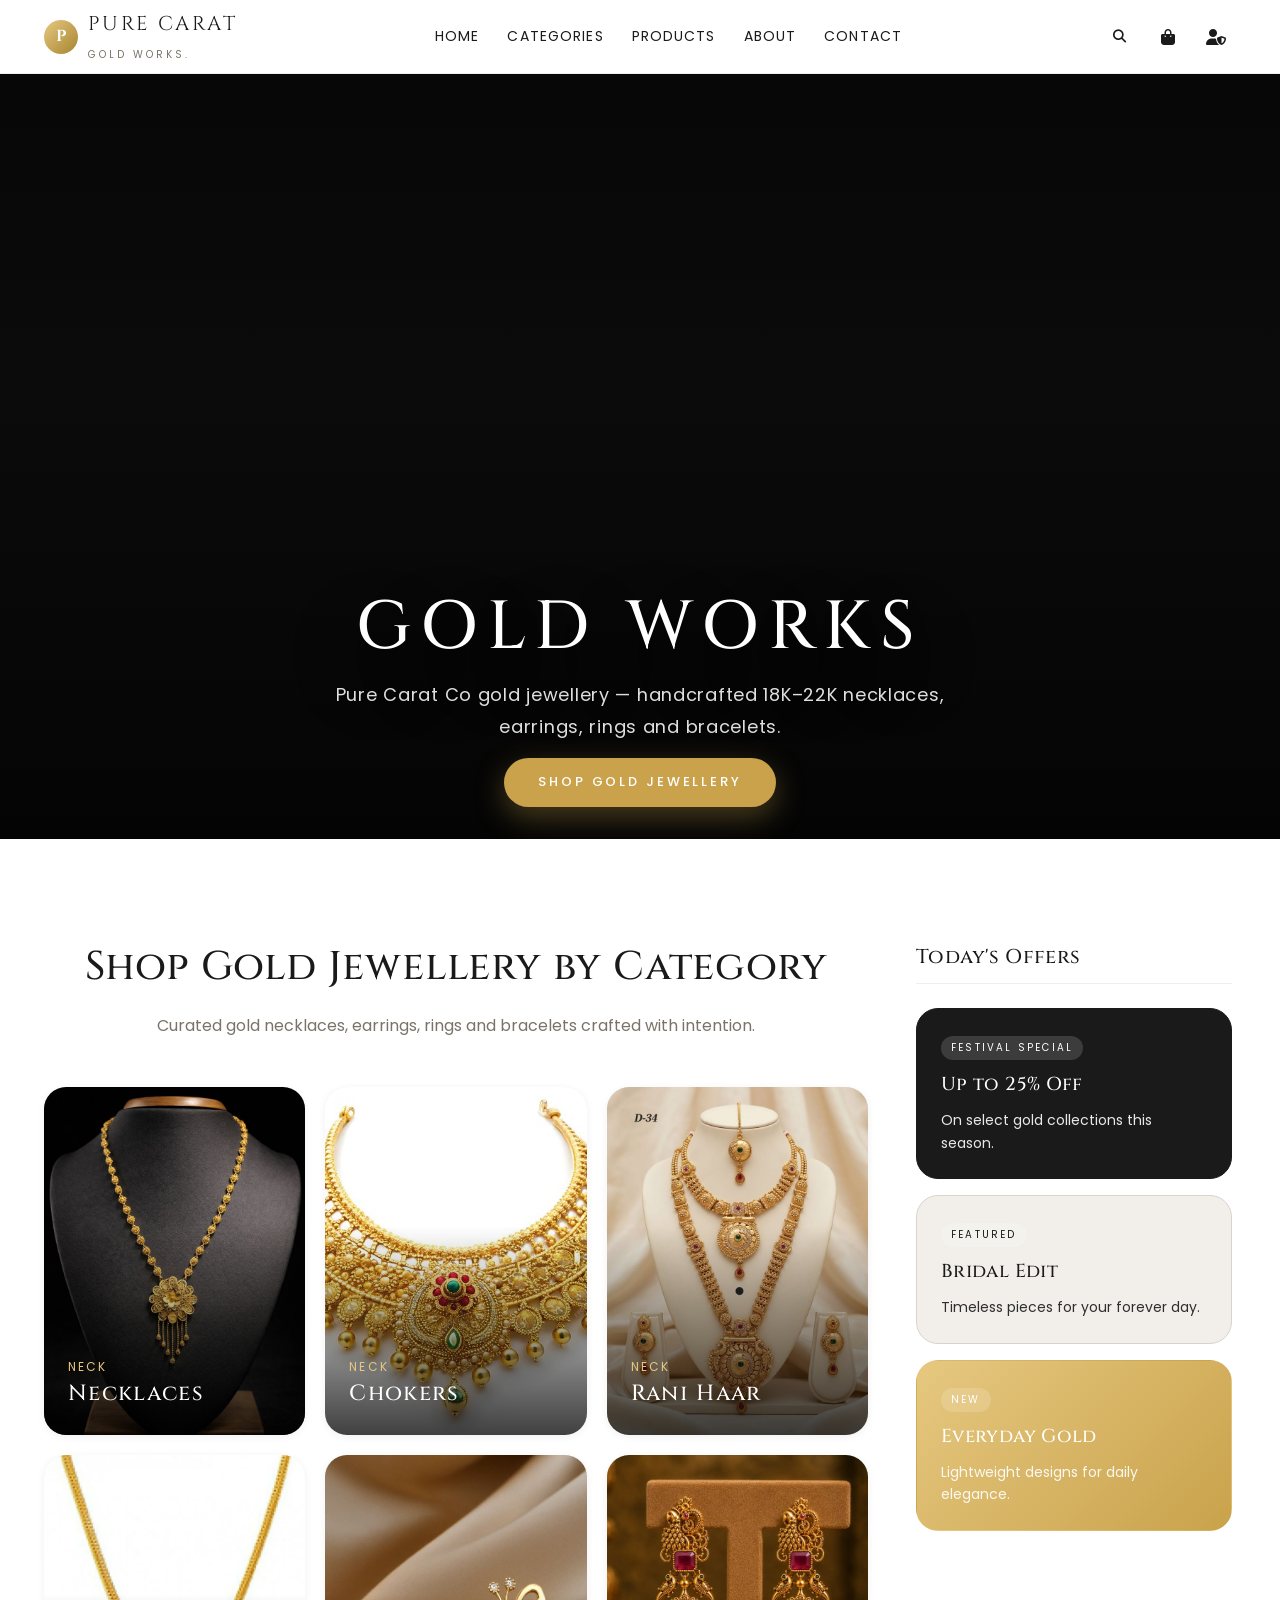
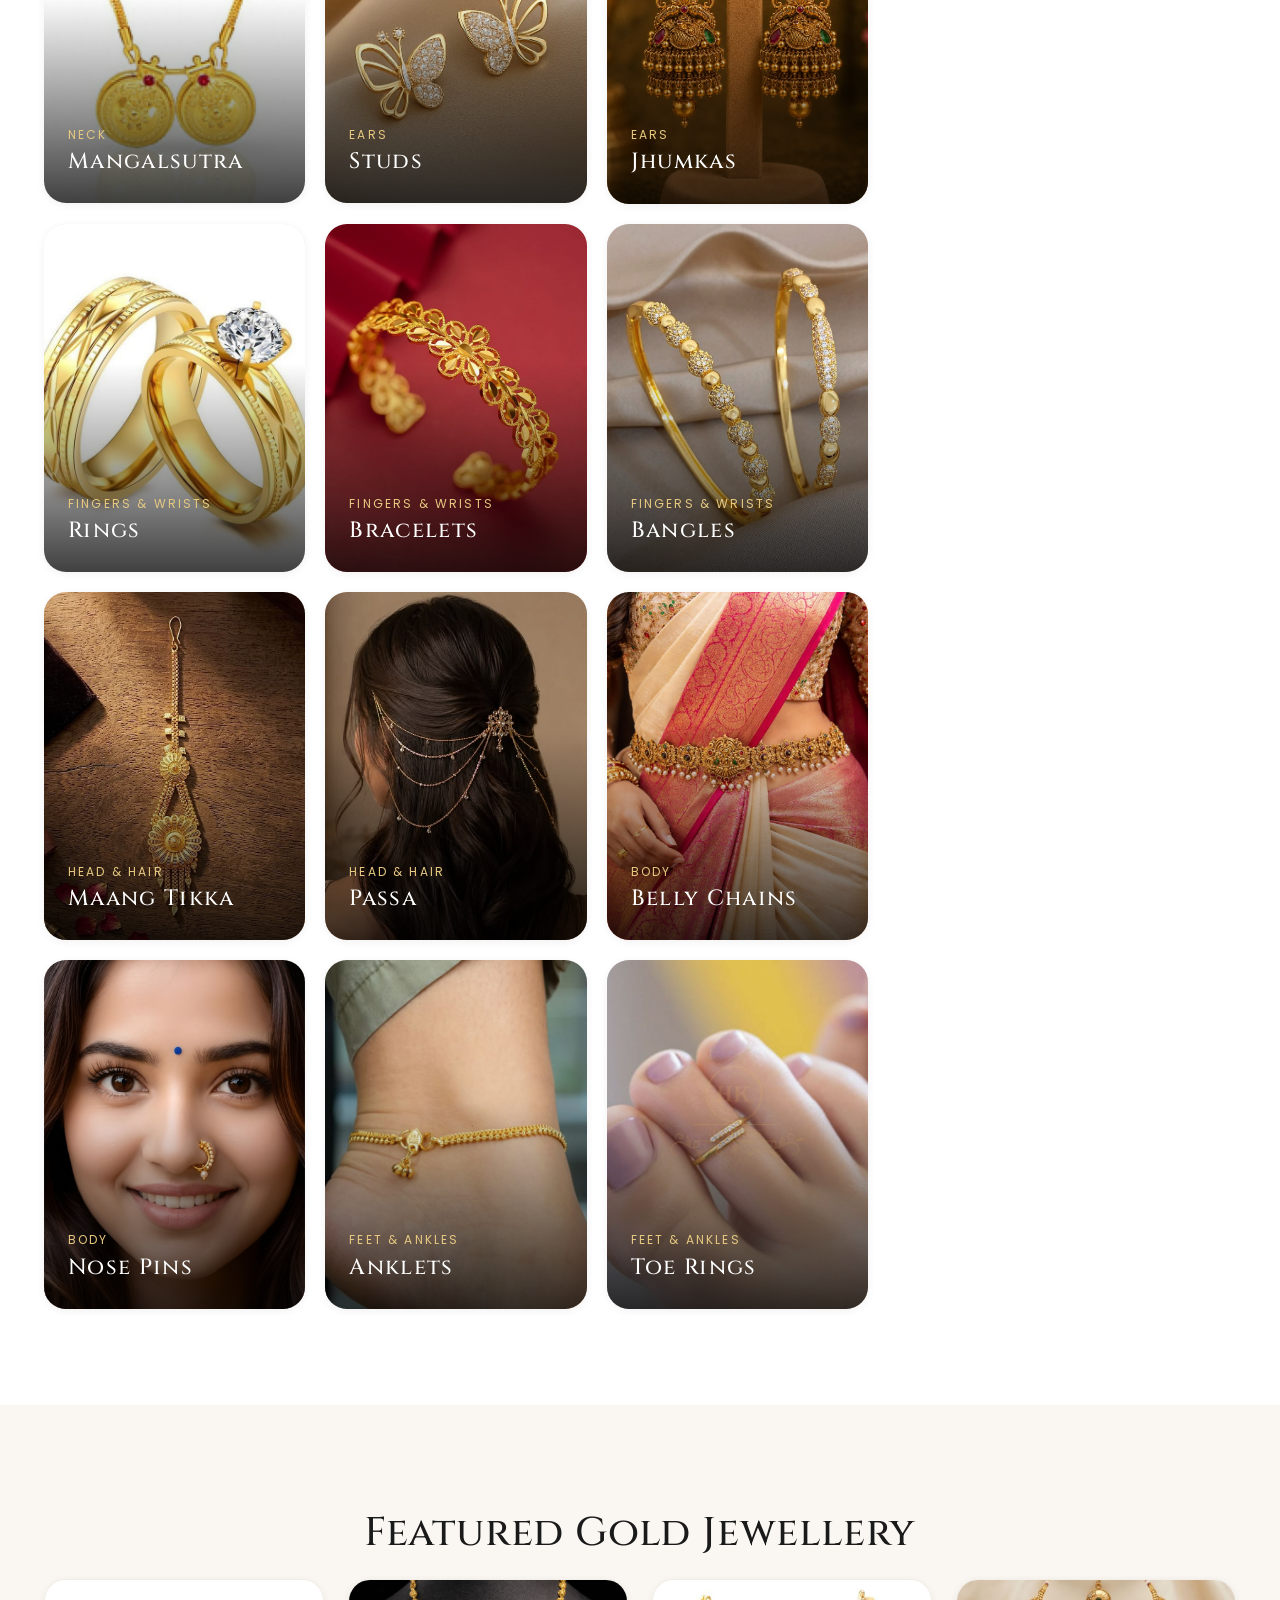
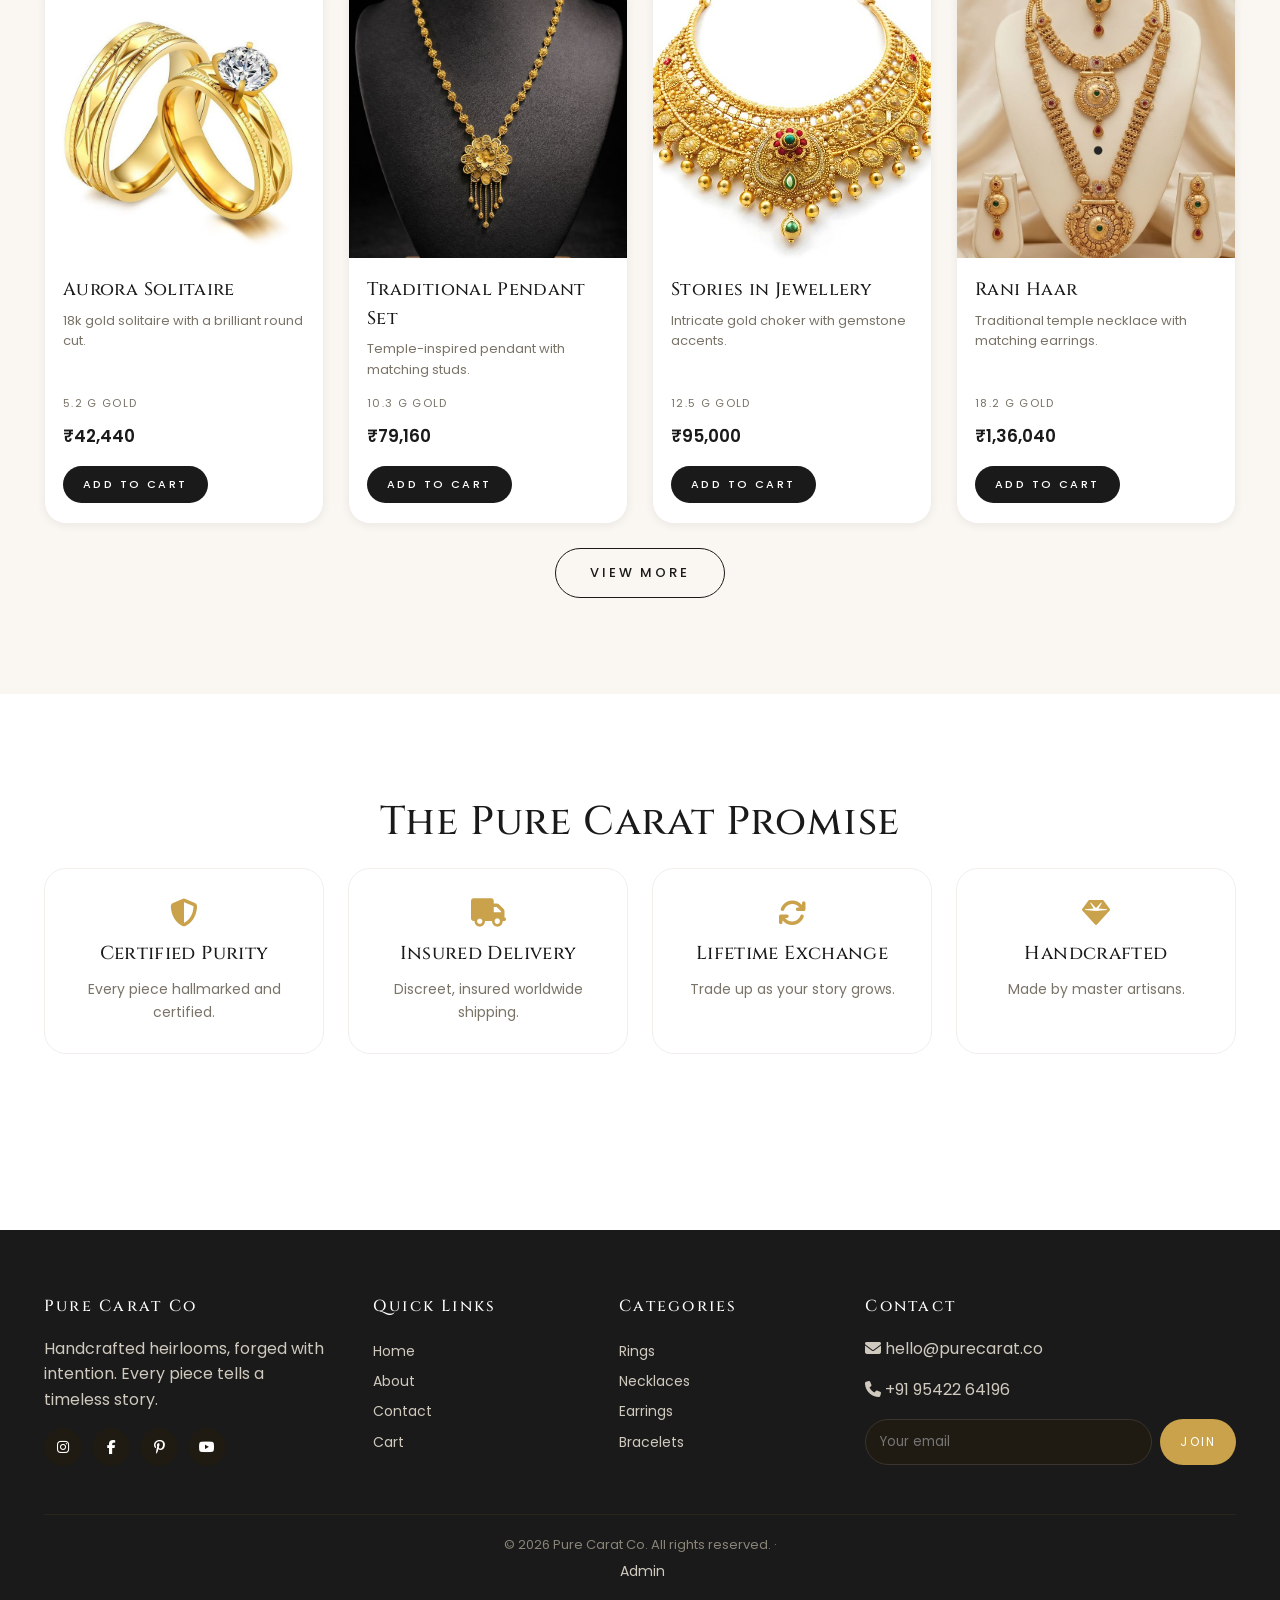
==== commit 6620dd38: "SEO fix 8" ====
--- a/public/index.html
+++ b/public/index.html
@@ -2,27 +2,28 @@
 <html lang="en">
 <head>
   <meta charset="UTF-8" />
-  <title>Gold Works | Pure Carat Co</title>
-  <meta name="title" content="Gold Works | Pure Carat Co | gold | works | jewellery | handcrafted" />
+  <title>Gold Works</title>
+  <meta name="description" content="Handcrafted | Pure Carat Co | gold | works | Jewellery " />
   <meta http-equiv="X-UA-Compatible" content="IE=edge"/>
   <meta name="viewport" content="width=device-width, initial-scale=1.0"/>
   <meta name="apple-mobile-web-app-capable" content="yes"/>
   <link rel="canonical" href="https://goldworks.shop/" />
   <link rel="icon" href="https://goldworks.shop/assets/logo/goldworks-favicon.ico"/>
-  <meta name="robots" content="index, follow, max-image-preview:large, max-snippet:-1" />
+  <meta name="robots" content="index, follow">
 
   <!-- Open Graph -->
-  <meta property="og:title" content="Business" />
+  <meta property="og:title" content="Gold Works" />
   <meta property="og:url" content="https://goldworks.shop/" />
   <meta property="og:site_name" content="Gold Works" />
   <meta property="og:image" content="https://goldworks.shop/assets/logo/gold-jewellery-goldworks.jpg" />
   <meta property="og:type" content="website" />
-  <meta property="og:description" content="Handcrafted, Custom gold ornament design, melting, repairs and manufacturing in Hyderabad, Nizamabad, Armoor and Nirmal — plus handcrafted 18K–22K gold jewellery by Pure Carat Co." />
+  <meta property="og:description" content="Handcrafted, Custom gold ornament design — plus handcrafted 18K–22K gold jewellery by Pure Carat Co." />
+  <meta name="twitter:card" content="summary_large_image">
 
   <!-- Twitter / X -->
 
-  <meta property="twitter:title" content="Business"/>
-  <meta property="twitter:description" content="Handcrafted, Custom gold ornament design, melting, repairs and manufacturing in Hyderabad, Nizamabad, Armoor and Nirmal — plus handcrafted 18K–22K gold jewellery by Pure Carat Co." />
+  <meta property="twitter:title" content="Gold Works"/>
+  <meta property="twitter:description" content="Handcrafted, Custom gold ornament design — plus handcrafted 18K–22K gold jewellery by Pure Carat Co." />
   <meta property="twitter:image" content="https://goldworks.shop/assets/logo/gold-jewellery-goldworks.jpg" />
   <meta property="twitter:card" content="summary_large_image"/>
 
@@ -39,11 +40,16 @@
     "@context": "https://schema.org",
     "@type": "WebSite",
     "name": "Gold Works",
-    "alternateName": ["Pure Carat Co","gold works"," handcrafted", "Gold Works Pure Carat Co"],
+    "alternateName": ["Pure Carat Co", "gold works", "handcrafted", "Gold Works Pure Carat Co"],
     "url": "https://goldworks.shop/",
-    "publisher": { "@id": "https://goldworks.shop/#organization" }
-    "logo": "https://goldworks.shop/assets/logo/goldworks-favicon.ico",
-
+    "publisher": {
+      "@type": "Organization",
+      "@id": "https://goldworks.shop/#organization",
+      "name": "Gold Works",
+      "url": "https://goldworks.shop/",
+      "logo": "https://goldworks.shop/assets/logo/goldworks-favicon.ico"
+    },
+    "logo": "https://goldworks.shop/assets/logo/goldworks-favicon.ico"
   }
   </script>
 </head>
@@ -58,7 +64,7 @@
       </video>
       <div class="hero__overlay"></div>
       <div class="hero__content">
-        <h1 class="hero__title">Gold Works.</h1>
+        <h1 class="hero__title">Gold Works</h1>
         <p class="hero__subtitle">Pure Carat Co gold jewellery — handcrafted 18K–22K necklaces, earrings, rings and bracelets.</p>
         <a class="btn btn--gold" href="#categories">Shop Gold Jewellery</a>
       </div>
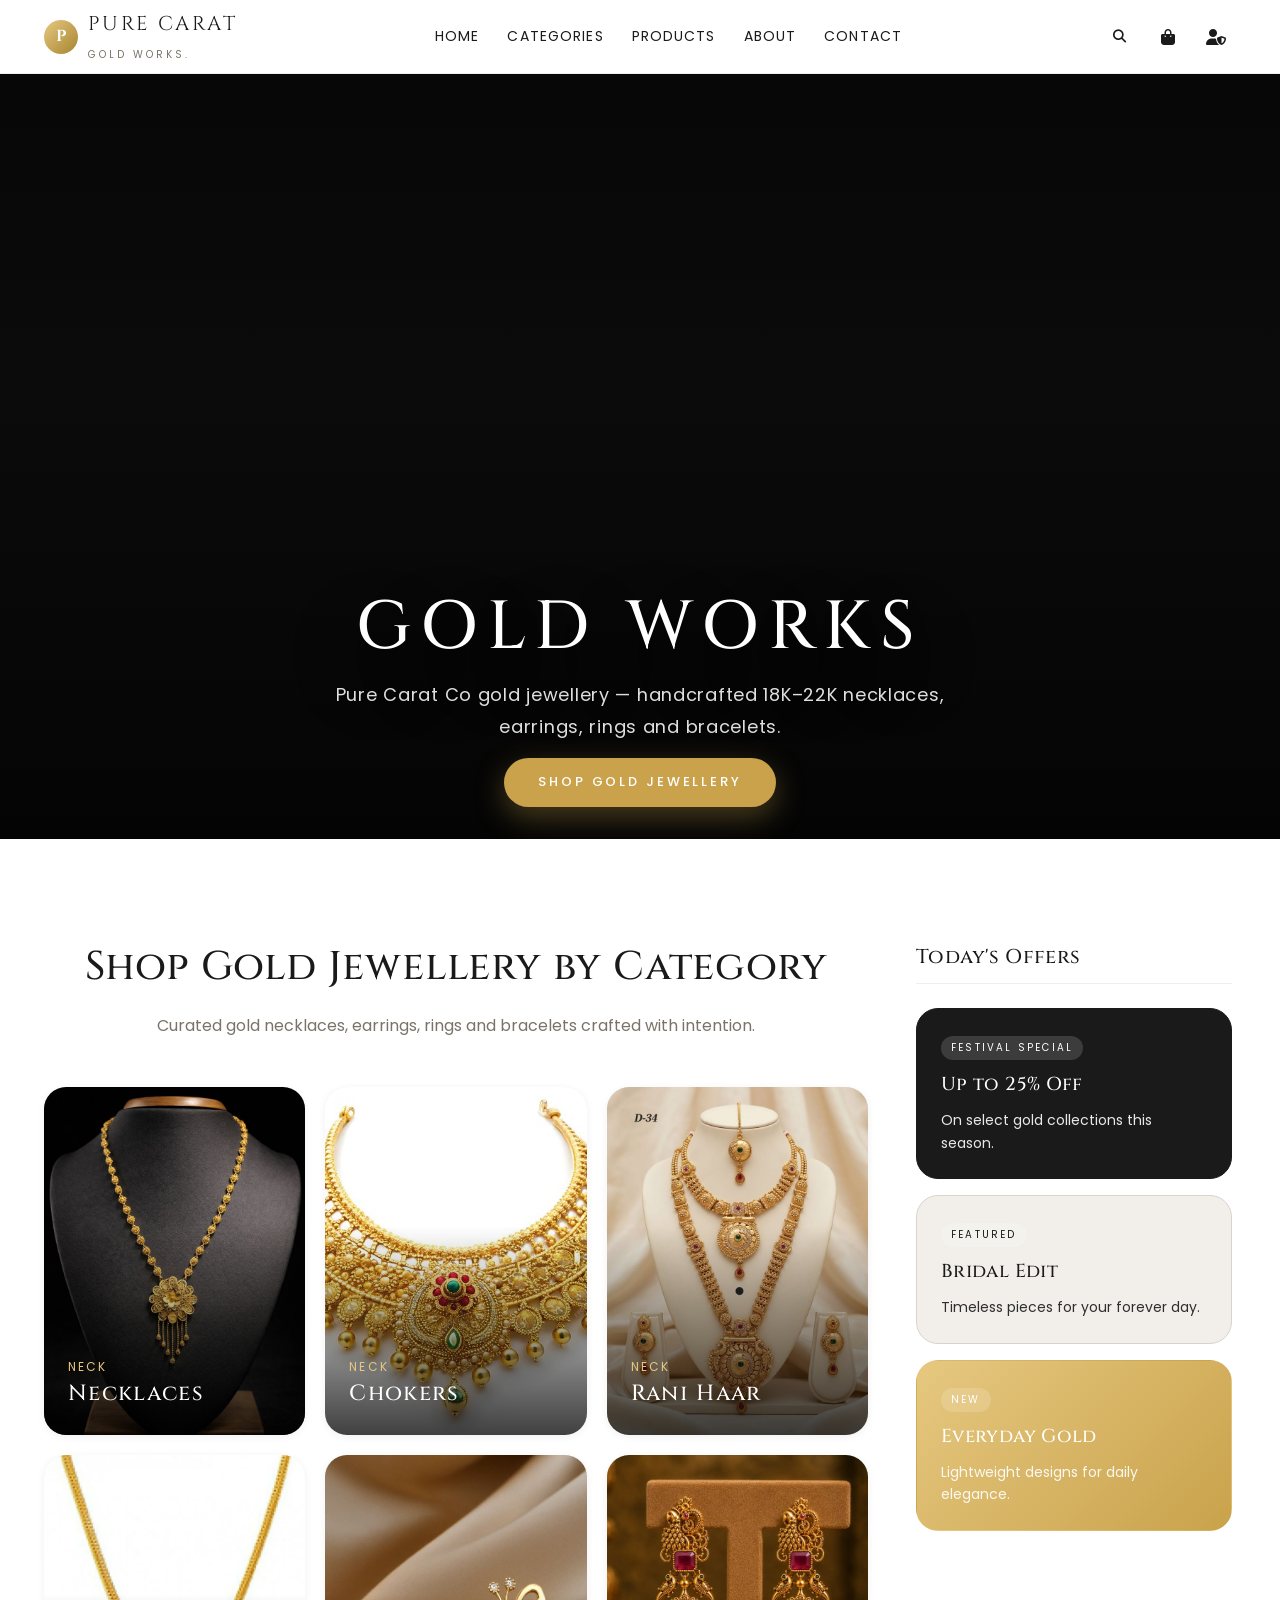
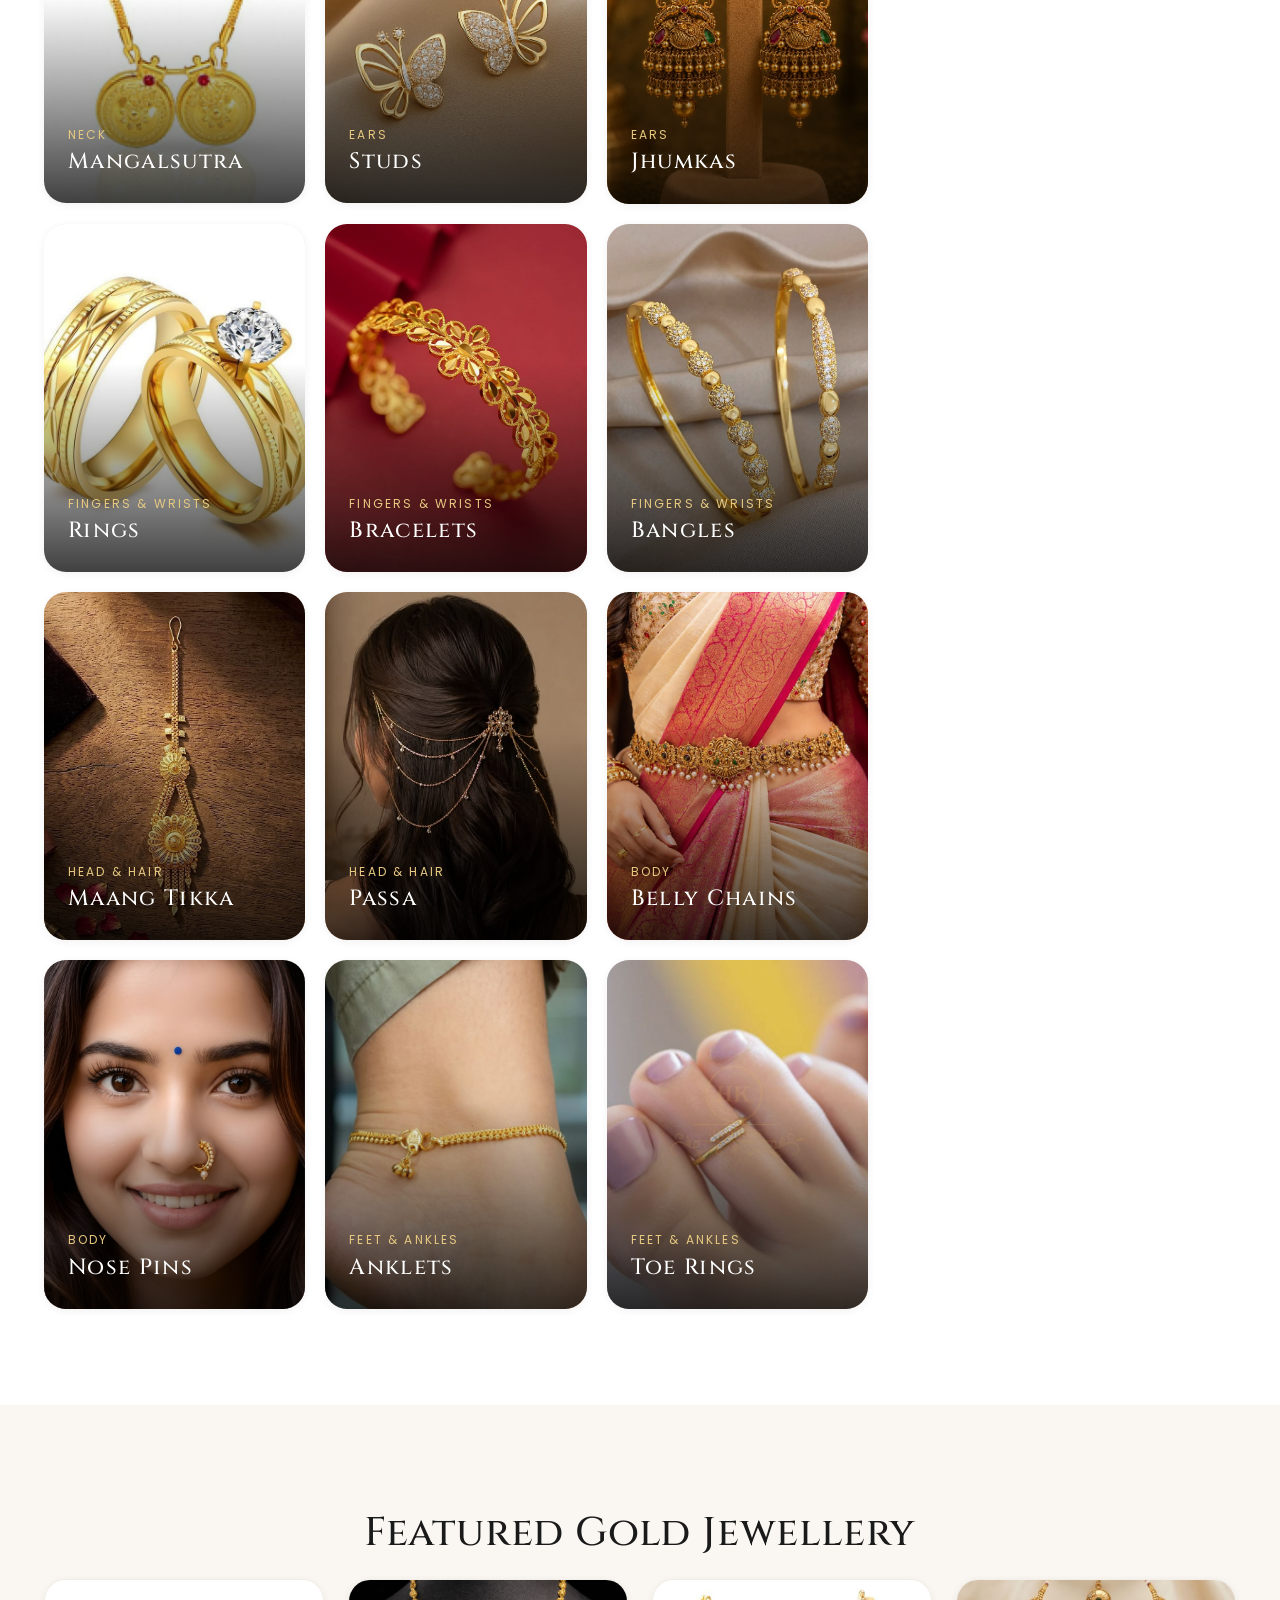
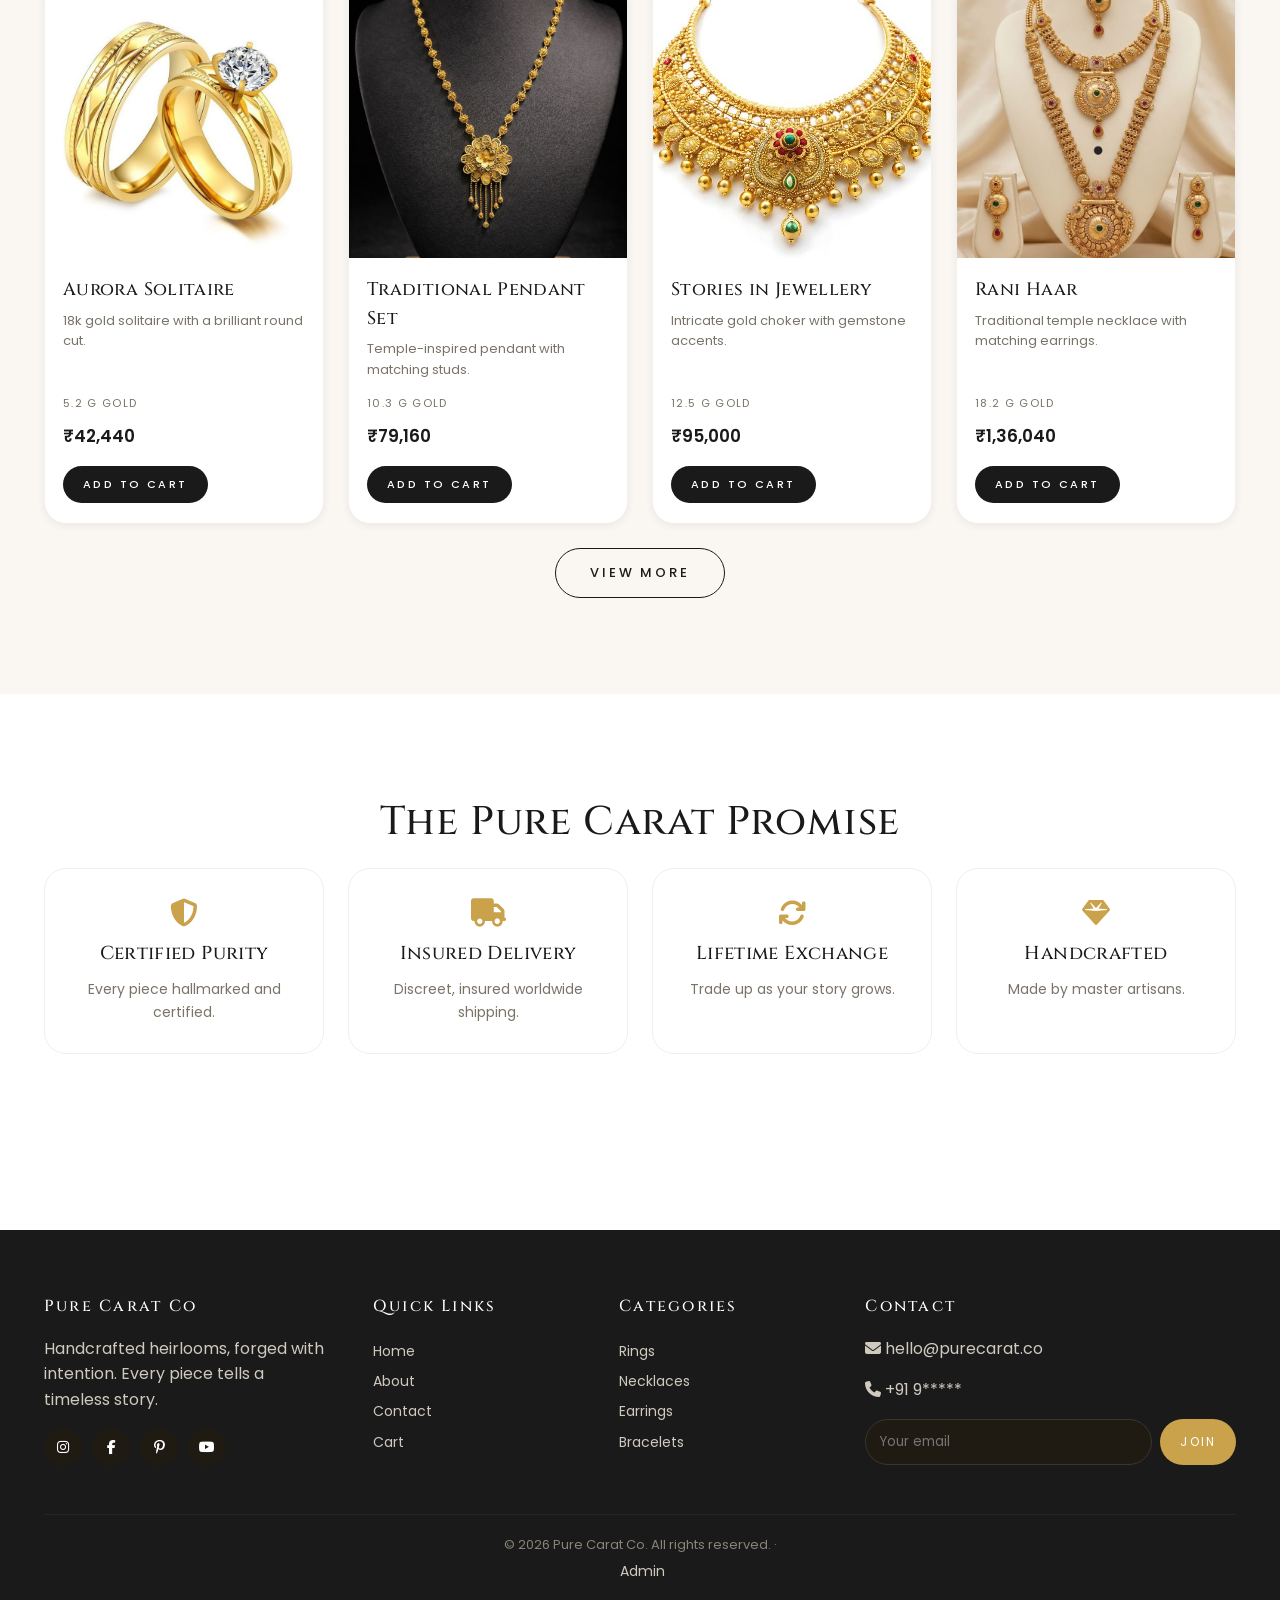
==== commit 09e200a4: "Dynamic Products upload" ====
--- a/public/index.html
+++ b/public/index.html
@@ -4,11 +4,13 @@
   <meta charset="UTF-8" />
   <title>Gold Works</title>
   <meta name="description" content="Handcrafted | Pure Carat Co | gold | works | Jewellery " />
+  <meta name="author" content="Pure Carat Co" />
+  <meta name="date" content="2026-08-14" />
   <meta http-equiv="X-UA-Compatible" content="IE=edge"/>
   <meta name="viewport" content="width=device-width, initial-scale=1.0"/>
   <meta name="apple-mobile-web-app-capable" content="yes"/>
   <link rel="canonical" href="https://goldworks.shop/" />
-  <link rel="icon" href="https://goldworks.shop/assets/logo/goldworks-favicon.ico"/>
+  <link rel="icon" href="assets/logo/shopLogo.png" />
   <meta name="robots" content="index, follow">
 
   <!-- Open Graph -->
@@ -19,6 +21,8 @@
   <meta property="og:type" content="website" />
   <meta property="og:description" content="Handcrafted, Custom gold ornament design — plus handcrafted 18K–22K gold jewellery by Pure Carat Co." />
   <meta name="twitter:card" content="summary_large_image">
+  <meta property="article:author" content="goldworks">
+  <meta property="article:published_time" content="2026-08-14T11:12:37.515Z">
 
   <!-- Twitter / X -->
 
@@ -27,7 +31,7 @@
   <meta property="twitter:image" content="https://goldworks.shop/assets/logo/gold-jewellery-goldworks.jpg" />
   <meta property="twitter:card" content="summary_large_image"/>
 
-  <link rel="icon" href="../public/assets/logo/goldworks-favicon.ico" />
+  <link rel="icon" href="assets/logo/shopLogo.png" />
   <link rel="stylesheet" href="css/style.css" />
   <link rel="stylesheet" href="css/responsive.css" />
   <link rel="preconnect" href="https://fonts.googleapis.com" />
@@ -47,9 +51,9 @@
       "@id": "https://goldworks.shop/#organization",
       "name": "Gold Works",
       "url": "https://goldworks.shop/",
-      "logo": "https://goldworks.shop/assets/logo/goldworks-favicon.ico"
+      "logo": "https://goldworks.shop/assets/logo/shopLogo.png"
     },
-    "logo": "https://goldworks.shop/assets/logo/goldworks-favicon.ico"
+    "logo": "https://goldworks.shop/assets/logo/shopLogo.png"
   }
   </script>
 </head>
@@ -141,6 +145,8 @@
     document.addEventListener('DOMContentLoaded', () => {
       PCC.renderCategoryGrid('categoryGrid');
       PCC.renderFeatured('featuredGrid', 4);
+      document.addEventListener('pcc:products:loaded', () => PCC.renderFeatured('featuredGrid', 4), { once: true });
+      PCC.loadSharedProducts();
     });
   </script>
 </body>
--- a/public/css/style.css
+++ b/public/css/style.css
@@ -460,6 +460,11 @@
 }
 .admin-tabs button:hover { color: var(--ink); }
 .admin-tabs button.active { color: var(--ink); border-bottom-color: var(--gold); }
+.admin-tabs__link {
+  padding: 16px 22px; color: var(--muted); font-size: 13px; letter-spacing: .12em;
+  text-transform: uppercase; display: inline-flex; align-items: center; gap: 8px;
+}
+.admin-tabs__link:hover { color: var(--ink); }
 .admin-main { padding: 32px 28px 80px; max-width: 1400px; margin: 0 auto; }
 .admin-panel { display: none; animation: fadeUp .3s var(--ease) both; }
 .admin-panel.active { display: block; }
@@ -603,6 +608,29 @@
   margin-top: auto; color: var(--gold-dark); font-size: 12px;
   letter-spacing: .18em; text-transform: uppercase; font-weight: 500;
 }
+
+/* ---- Admin product manager ---- */
+.admin-products-layout { display: grid; grid-template-columns: minmax(320px, 420px) 1fr; gap: 24px; align-items: start; }
+.product-admin-form, .admin-products-list-wrap {
+  background: var(--white); border: 1px solid var(--soft-grey);
+  border-radius: var(--radius-lg); padding: 24px;
+}
+.product-admin-form { display: grid; gap: 18px; position: sticky; top: 90px; }
+.product-admin-form h2, .admin-products-list-head h2 { margin: 0; font-size: 20px; }
+.product-admin-form .form-grid { gap: 14px; }
+.product-admin-form textarea { resize: vertical; min-height: 88px; }
+.field-help { display: block; margin-top: 6px; color: var(--muted); font-size: 12px; }
+.product-admin-form__preview { width: 100%; max-height: 180px; object-fit: contain; margin-top: 12px; border-radius: var(--radius); background: var(--ivory); }
+.product-admin-form__actions { display: flex; gap: 10px; flex-wrap: wrap; }
+.admin-products-list-head { display: flex; justify-content: space-between; gap: 16px; align-items: baseline; margin-bottom: 16px; }
+.admin-products-list-head p { margin: 0; color: var(--muted); font-size: 13px; }
+.admin-products-list { display: grid; gap: 10px; }
+.admin-product-row { display: grid; grid-template-columns: 72px 1fr auto; gap: 14px; align-items: center; padding: 10px; border: 1px solid var(--soft-grey); border-radius: var(--radius); }
+.admin-product-row img { width: 72px; height: 72px; object-fit: cover; border-radius: 8px; background: var(--ivory); }
+.admin-product-row__meta h3 { margin: 0 0 5px; font-size: 15px; }
+.admin-product-row__meta p { margin: 0; color: var(--muted); font-size: 12px; }
+.admin-product-row__actions { display: flex; gap: 8px; flex-wrap: wrap; justify-content: flex-end; }
+.admin-products-empty { color: var(--muted); text-align: center; padding: 32px 0; margin: 0; }
 
 /* ---- Orders table: numeric alignment & scrollable wrapper ---- */
 .orders-table-wrap { overflow-x: auto; -webkit-overflow-scrolling: touch; }
@@ -622,12 +650,19 @@
   .admin-main { padding: 20px 16px 60px; }
   .admin-panel__toolbar { width: 100%; }
   .admin-panel__toolbar input[type=search] { min-width: 0; flex: 1; }
+  .admin-products-layout { grid-template-columns: 1fr; }
+  .product-admin-form { position: static; }
   .orders-table th, .orders-table td { padding: 10px 12px; font-size: 13px; }
   .orders-products { max-width: 160px; }
 }
 
 /* ---- Orders: stacked card layout on phones ---- */
 @media (max-width: 640px) {
+  .admin-products-list-head { display: block; }
+  .admin-products-list-head p { margin-top: 6px; }
+  .admin-product-row { grid-template-columns: 56px 1fr; }
+  .admin-product-row img { width: 56px; height: 56px; }
+  .admin-product-row__actions { grid-column: 2; justify-content: flex-start; }
   .orders-table-wrap { border: 0; background: transparent; overflow: visible; }
   .orders-table { min-width: 0; width: 100%; display: block; }
   .orders-table thead { display: none; }
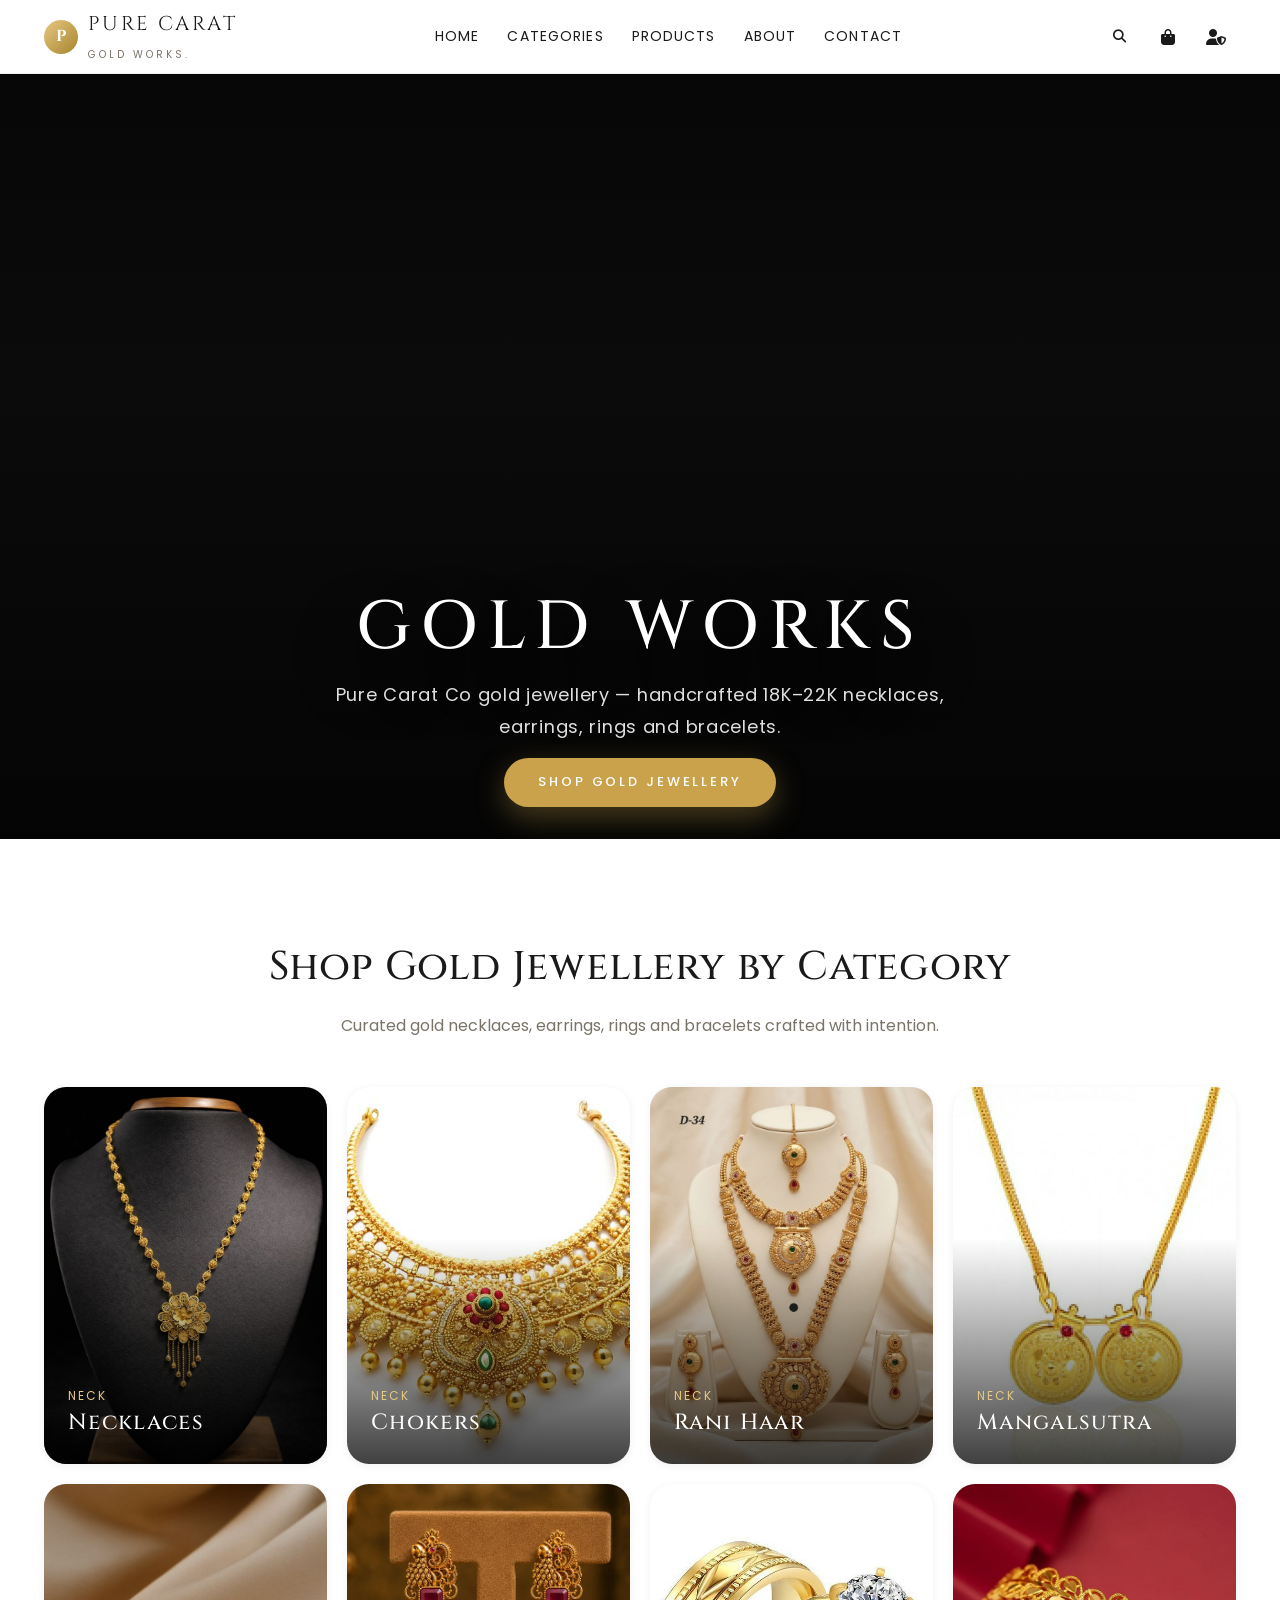
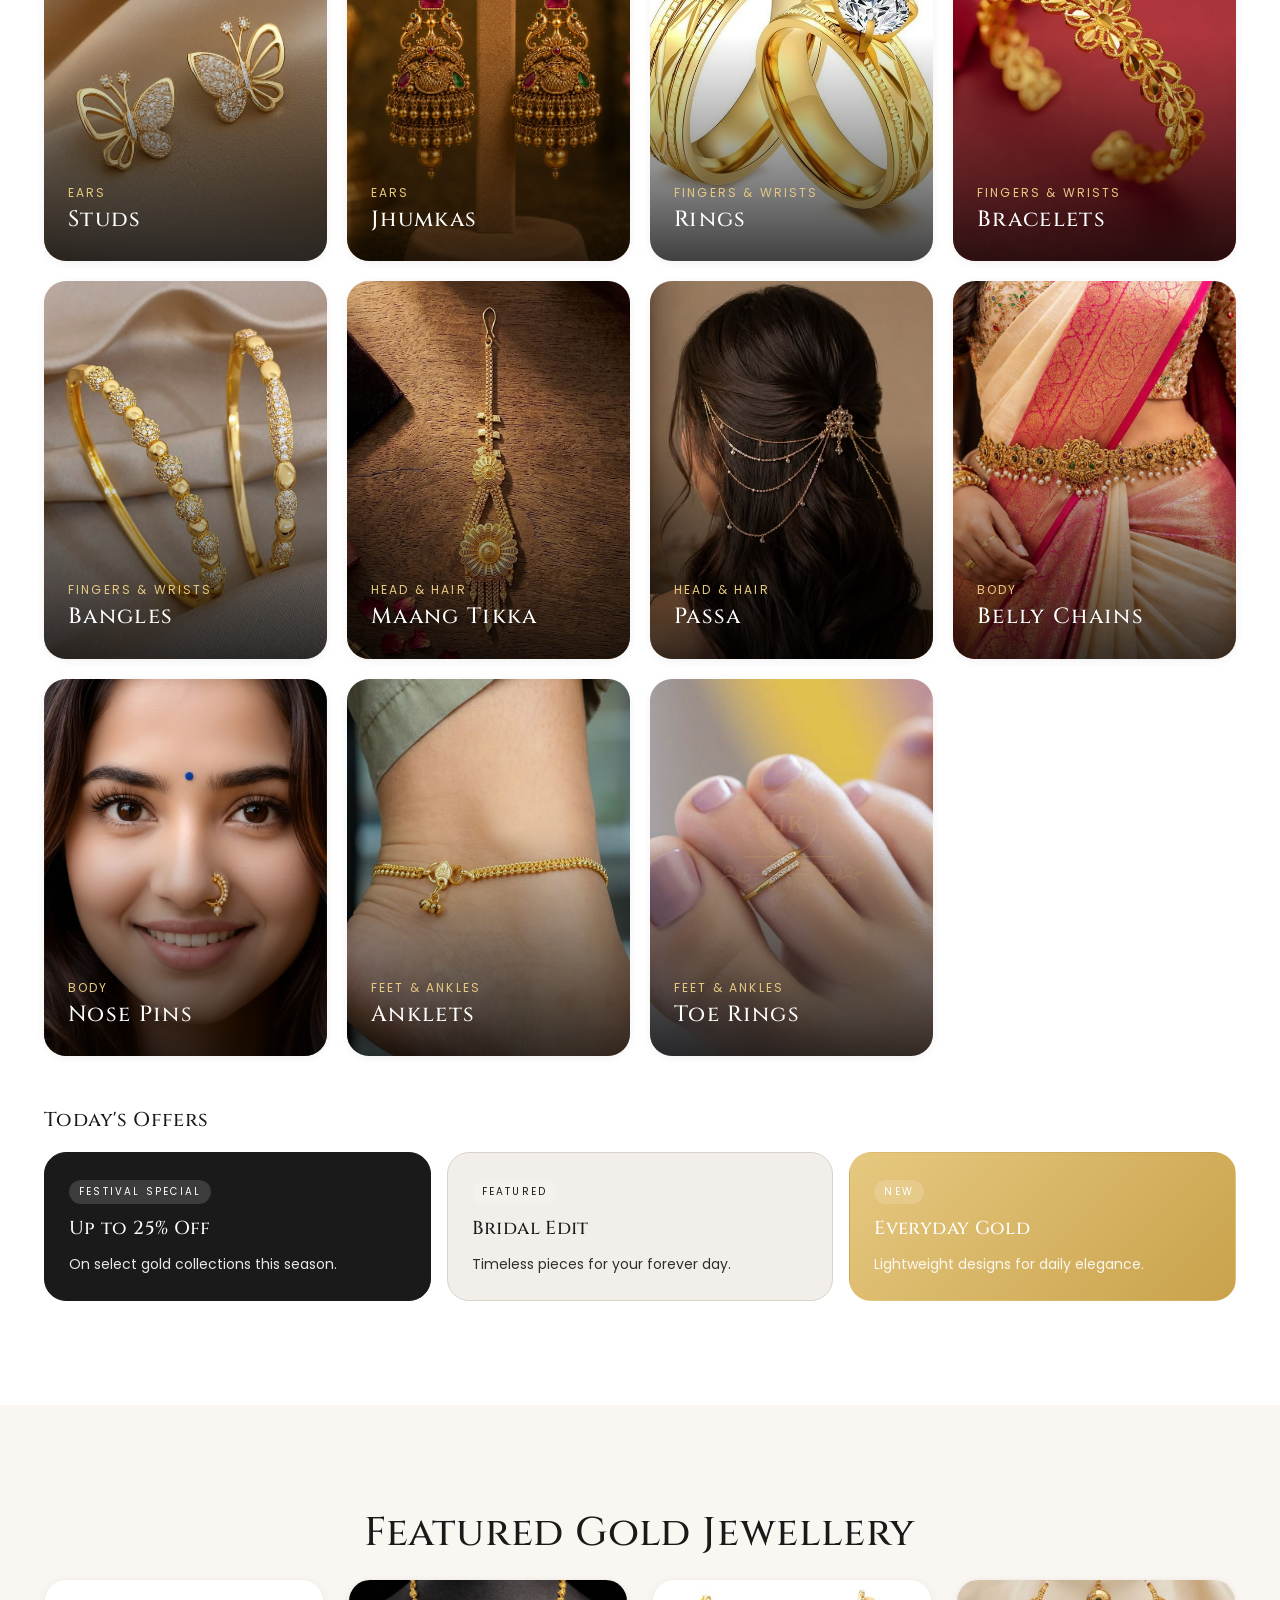
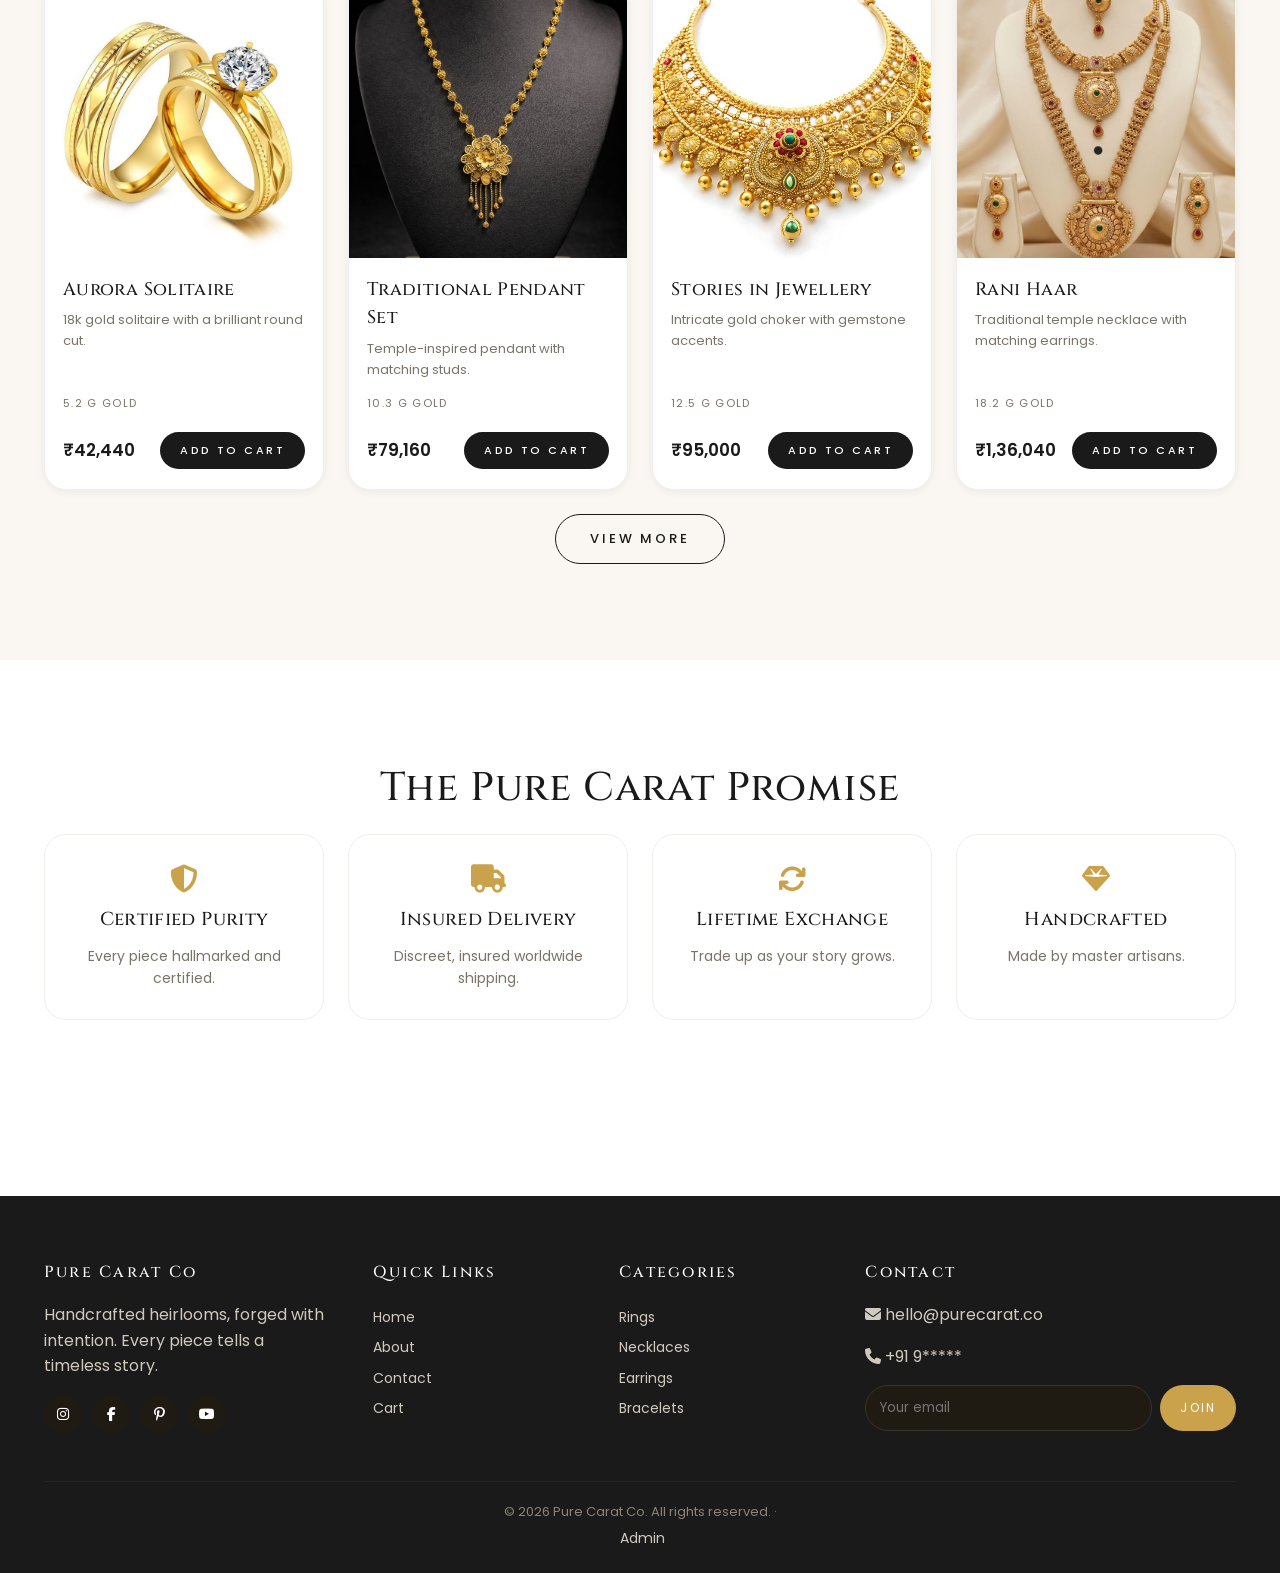
==== commit e806f713: "Offers container updated" ====
--- a/public/index.html
+++ b/public/index.html
@@ -63,8 +63,8 @@
   <main>
     <section class="hero" aria-label="Hero">
       <video class="hero__video" autoplay loop muted playsinline>
-        <source src="assets/video/ring-video-desktop.mp4" type="video/mp4" />
-        <source src="assets/video/ring-video-mobile.mp4" media="(max-width: 768px)" type="video/mp4" />
+        <source src="assets/video/women-mobile-video.mp4" media="(max-width: 768px)" type="video/mp4" />
+        <source src="assets/video/women-video-desktop.mp4" type="video/mp4" />
       </video>
       <div class="hero__overlay"></div>
       <div class="hero__content">
@@ -75,13 +75,13 @@
     </section>
 
     <section class="section" id="categories" aria-labelledby="catTitle">
-      <div class="container split">
+      <div class="container">
         <div>
           <h2 id="catTitle" class="section__title">Shop Gold Jewellery by Category</h2>
           <p class="section__lede">Curated gold necklaces, earrings, rings and bracelets crafted with intention.</p>
           <div class="category-grid" id="categoryGrid"></div>
         </div>
-        <aside class="offers" aria-label="Offers">
+        <div class="offers" aria-label="Offers">
           <h2 class="offers__title">Today's Offers</h2>
           <div class="offer-card offer-card--dark">
             <span class="offer-card__tag">Festival Special</span>
@@ -98,7 +98,7 @@
             <h3>Everyday Gold</h3>
             <p>Lightweight designs for daily elegance.</p>
           </div>
-        </aside>
+        </div>
       </div>
     </section>
 
--- a/public/css/style.css
+++ b/public/css/style.css
@@ -234,11 +234,15 @@
 .category-card__title { font-family: var(--font-display); font-size: 22px; margin: 0; letter-spacing: .06em; }
 .category-card__meta { font-size: 12px; letter-spacing: .18em; text-transform: uppercase; color: var(--gold-light); }
 
-/* Offers aside */
-.offers { display: flex; flex-direction: column; gap: 16px; position: sticky; top: calc(var(--header-h) + 20px); }
-.offers__title { font-family: var(--font-display); font-size: 20px; margin: 0 0 4px; }
+/* Offers strip */
+.offers {
+  display: grid; grid-template-columns: repeat(3, minmax(260px, 1fr)); gap: 16px;
+  margin-top: 48px; overflow-x: auto; padding-bottom: 8px;
+  scrollbar-width: thin;
+}
+.offers__title { grid-column: 1 / -1; font-family: var(--font-display); font-size: 20px; margin: 0; }
 .offer-card {
-  border-radius: var(--radius-lg); padding: 24px; background: var(--soft-grey);
+  min-width: 260px; border-radius: var(--radius-lg); padding: 24px; background: var(--soft-grey);
   border: 1px solid var(--grey);
 }
 .offer-card--dark { background: var(--ink); color: var(--white); border-color: var(--ink); }
@@ -280,7 +284,7 @@
 .product-card__name { font-family: var(--font-display); font-size: 18px; margin: 0; }
 .product-card__desc { color: var(--muted); font-size: 13px; margin: 0 0 8px; flex: 1; }
 .product-card__price { font-weight: 600; color: var(--ink); font-size: 17px; }
-.product-card__actions { display: flex; gap: 10px; align-items: center; margin-top: 10px; }
+.product-card__actions { display: flex; gap: 10px; align-items: center; justify-content: space-between; margin-top: 10px; }
 .btn--sm { padding: 10px 20px; font-size: 11px; }
 
 /* Promise */
@@ -565,14 +569,6 @@
 }
 .admin-auth__hint code {
   background: var(--soft-grey); padding: 2px 6px; border-radius: 4px; font-size: 12px;
-}
-
-/* ---- Offers: sticky header + scrollable list on desktop ---- */
-.offers { max-height: calc(100vh - var(--header-h) - 60px); overflow-y: auto; padding-right: 4px; }
-.offers__title {
-  position: sticky; top: 0; z-index: 2;
-  background: var(--white); margin: 0 0 8px; padding: 6px 0 10px;
-  border-bottom: 1px solid var(--soft-grey);
 }
 
 /* ---- Admin welcome screen ---- */
--- a/public/css/responsive.css
+++ b/public/css/responsive.css
@@ -1,16 +1,6 @@
 /* Responsive breakpoints */
 
 @media (max-width: 1024px) {
-  .split { grid-template-columns: 1fr; }
-  .offers {
-    position: static;
-    flex-direction: row;
-    overflow-x: auto;
-    padding-bottom: 8px;
-    max-height: none;
-  }
-  .offers .offer-card { min-width: 260px; flex-shrink: 0; }
-  .offers__title { position: static; padding: 0 0 4px; background: transparent; }
   .cart-layout { grid-template-columns: 1fr; }
   .checkout-layout { grid-template-columns: 1fr; }
   .footer-grid { grid-template-columns: 1fr 1fr; gap: 32px; }
@@ -23,6 +13,7 @@
   .hamburger { display: grid; }
   .mobile-nav { display: flex; }
   .brand__tag { display: none; }
+  .brand__name { letter-spacing: 0; white-space: nowrap; }
   .hero { min-height: 72vh; }
   .hero__title { font-size: clamp(34px, 10vw, 48px); letter-spacing: .12em; }
   .hero__subtitle { font-size: 15px; max-width: 90%; }
